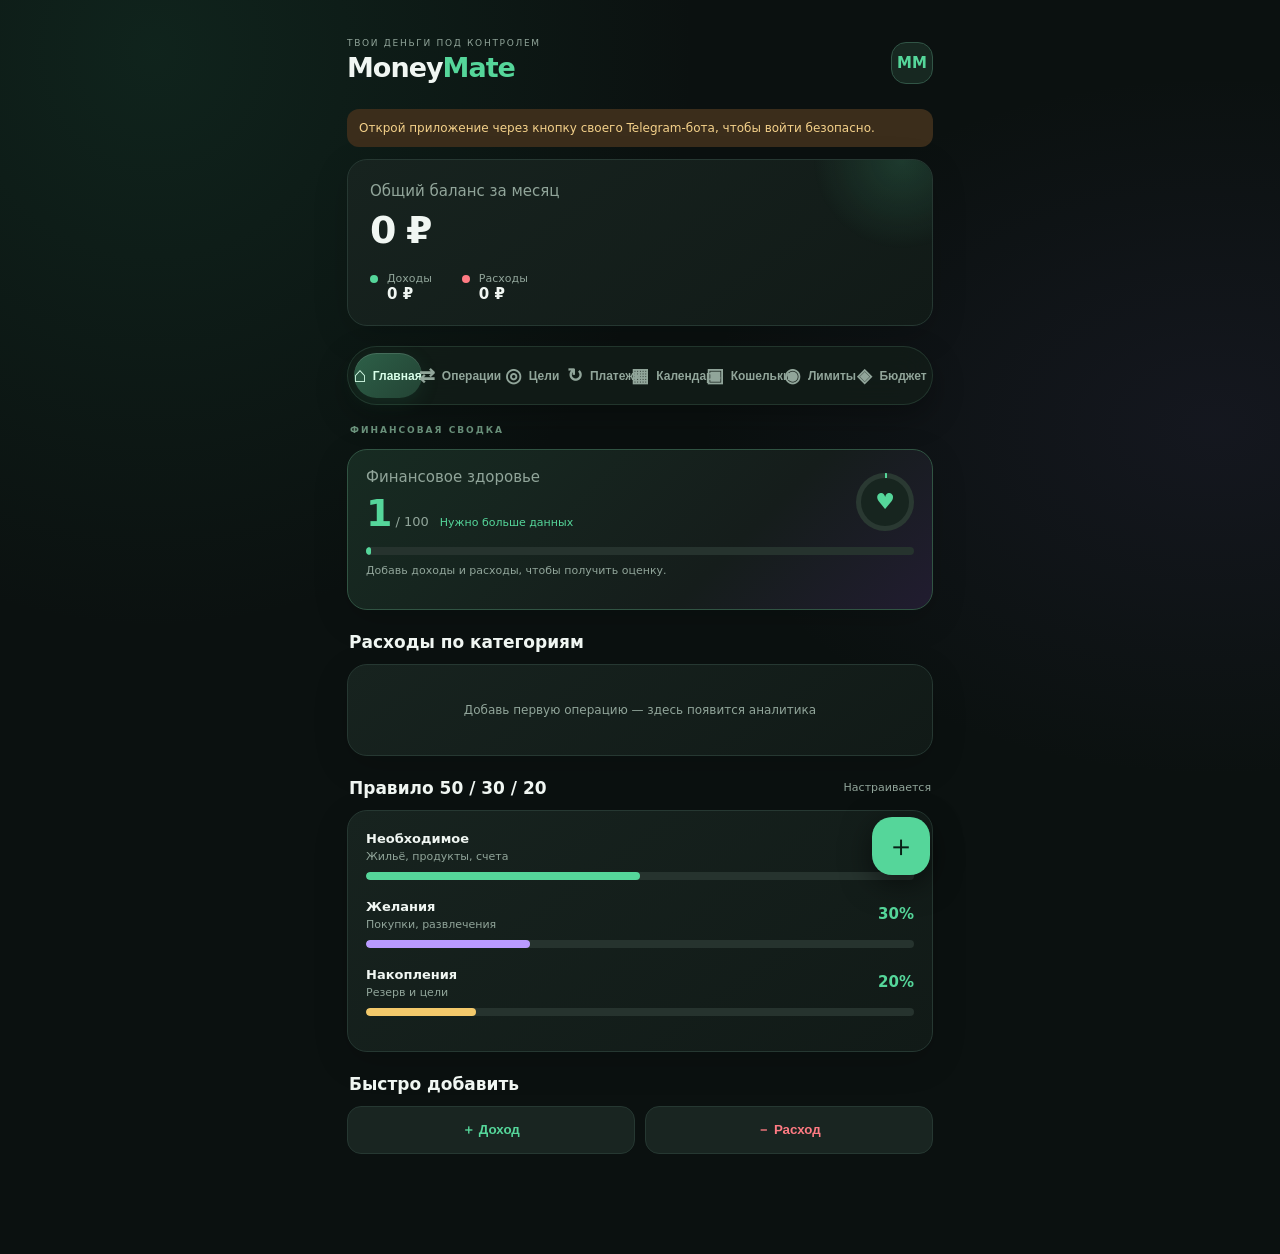
==== static/index.html @ eb241e74 "Add files via upload" ====
<!doctype html>
<html lang="ru"><head><meta charset="utf-8"><meta name="viewport" content="width=device-width,initial-scale=1,viewport-fit=cover"><meta name="theme-color" content="#0b1110"><title>MoneyMate</title><link rel="stylesheet" href="/static/style.css"></head>
<body><div class="app">
<header><div><div class="eyebrow">ТВОИ ДЕНЬГИ ПОД КОНТРОЛЕМ</div><h1>Money<span>Mate</span></h1></div><div class="avatar">MM</div></header>
<div id="notice" class="notice hidden"></div>
<section class="hero card"><div class="muted">Общий баланс за месяц</div><div id="balance" class="balance">0 ₽</div><div class="stats"><div><span class="dot green"></span><small>Доходы</small><b id="income">0 ₽</b></div><div><span class="dot red"></span><small>Расходы</small><b id="expense">0 ₽</b></div></div></section>
<nav class="tabs pill-nav" aria-label="Основное меню">
<button class="tab active" data-tab="home"><span class="nav-ico">⌂</span><span>Главная</span></button>
<button class="tab" data-tab="history"><span class="nav-ico">⇄</span><span>Операции</span></button>
<button class="tab" data-tab="goals"><span class="nav-ico">◎</span><span>Цели</span></button>
<button class="tab" data-tab="payments"><span class="nav-ico">↻</span><span>Платежи</span></button>
<button class="tab" data-tab="calendar"><span class="nav-ico">▦</span><span>Календарь</span></button>
<button class="tab" data-tab="wallets"><span class="nav-ico">▣</span><span>Кошельки</span></button>
<button class="tab" data-tab="limits"><span class="nav-ico">◉</span><span>Лимиты</span></button>
<button class="tab" data-tab="settings"><span class="nav-ico">◈</span><span>Бюджет</span></button>
</nav>
<main>
<section id="home" class="panel active"><div class="section-kicker">ФИНАНСОВАЯ СВОДКА</div>
<div class="health-card card"><div class="health-top"><div><div class="muted">Финансовое здоровье</div><div class="health-score"><b id="healthScore">1</b><span>/ 100</span><em id="healthLabel">Нужно больше данных</em></div></div><div class="health-ring" id="healthRing"><span>♥</span></div></div><div class="track"><i id="healthBar" style="width:1%"></i></div><div id="healthHint" class="muted health-hint">Добавь доходы и расходы, чтобы получить оценку.</div><div class="health-parts" id="healthParts"></div></div>
<div class="section-head"><h2>Расходы по категориям</h2><span id="monthLabel" class="muted"></span></div><div class="card"><div id="categoryChart" class="bars empty">Добавь первую операцию — здесь появится аналитика</div></div>
<div class="section-head"><h2>Правило 50 / 30 / 20</h2><span class="muted">Настраивается</span></div><div class="card budget"><div class="budget-row"><div><b>Необходимое</b><small>Жильё, продукты, счета</small></div><strong id="needsPct">50%</strong></div><div class="track"><i id="needsBar" style="width:50%"></i></div><div class="budget-row"><div><b>Желания</b><small>Покупки, развлечения</small></div><strong id="wantsPct">30%</strong></div><div class="track"><i id="wantsBar" class="purple" style="width:30%"></i></div><div class="budget-row"><div><b>Накопления</b><small>Резерв и цели</small></div><strong id="savingsPct">20%</strong></div><div class="track"><i id="savingsBar" class="gold" style="width:20%"></i></div></div>
<div class="section-head"><h2>Быстро добавить</h2></div><div class="quick"><button class="action income-action" id="quickIncome">＋ Доход</button><button class="action expense-action" id="quickExpense">－ Расход</button></div>
</section>
<section id="history" class="panel"><div class="section-kicker">ВСЕ ДВИЖЕНИЯ ДЕНЕГ</div><div class="section-head"><h2>История операций</h2><span class="muted">Последние 300</span></div><div id="transactions" class="stack"><div class="empty card">Операций пока нет</div></div></section>
<section id="goals" class="panel"><div class="section-kicker">ТВОИ ПЛАНЫ И МЕЧТЫ</div><div class="section-head"><h2>Финансовые цели</h2><button class="small-btn" id="newGoal">＋ Создать</button></div><div id="goalsList" class="stack"><div class="empty card">Создай первую цель накоплений</div></div></section>
<section id="payments" class="panel"><div class="section-kicker">АВТОМАТИЗИРУЙ СВОИ ФИНАНСЫ</div><div class="section-head"><h2>Регулярные платежи</h2><button class="small-btn" id="newRecurring">＋ Добавить</button></div><p class="muted recurring-note">Наступившие операции автоматически попадут в историю при открытии приложения. Ближайшие даты будут показаны здесь.</p><div id="recurringList" class="stack"><div class="empty card">Регулярных платежей пока нет</div></div></section>
<section id="calendar" class="panel"><div class="section-kicker">ПЛАНИРУЙ ДЕНЬГИ</div><div class="section-head"><h2>Финансовый календарь</h2></div><label class="card form">Месяц<input id="calendarMonth" type="month"></label><div id="calendarEvents" class="stack"></div></section>
<section id="wallets" class="panel"><div class="section-kicker">ТВОИ СЧЕТА</div><div class="section-head"><h2>Кошельки</h2><button class="small-btn" id="addWallet">＋ Добавить</button></div><div id="walletList" class="stack"></div><button class="primary" id="exportData">Экспортировать резервную копию JSON</button><p class="muted">Файл содержит твои финансовые данные. Храни его в безопасном месте.</p></section>
<section id="limits" class="panel"><div class="section-kicker">КОНТРОЛИРУЙ РАСХОДЫ</div><div class="section-head"><h2>Лимиты на месяц</h2><button class="small-btn" id="addLimit">＋ Лимит</button></div><div id="limitList" class="stack"></div></section>
<section id="settings" class="panel"><div class="section-kicker">ПРАВИЛА ТВОЕГО БЮДЖЕТА</div><div class="section-head"><h2>Настройки бюджета</h2></div><form id="settingsForm" class="card form"><label>Валюта<input id="currency" value="RUB · Российский рубль" disabled></label><label>Необходимое, %<input id="needs" type="number" min="0" max="100" value="50"></label><label>Желания, %<input id="wants" type="number" min="0" max="100" value="30"></label><label>Накопления, %<input id="savings" type="number" min="0" max="100" value="20"></label><p class="muted" id="percentHint">Сумма должна быть равна 100%.</p><button class="primary" type="submit">Сохранить бюджет</button></form></section>
</main>
<button class="fab" id="addFab" aria-label="Добавить операцию">＋</button>
<div id="txModal" class="modal hidden"><form id="txForm" class="sheet"><div class="sheet-top"><h2 id="txTitle">Новая операция</h2><button type="button" class="close" data-close="txModal">×</button></div><div class="seg"><button type="button" class="selected" data-kind="expense">Расход</button><button type="button" data-kind="income">Доход</button></div><label>Сумма<input id="amount" type="number" min="0.01" step="0.01" placeholder="0,00" required></label><label>Категория<select id="category"><option>Продукты</option><option>Жильё</option><option>Транспорт</option><option>Здоровье</option><option>Покупки</option><option>Развлечения</option><option>Подписки</option><option>Зарплата</option><option>Фриланс</option><option>Подарок</option><option>Другое</option></select></label><label>Комментарий<input id="note" maxlength="160" placeholder="Необязательно"></label><label>Дата<input id="date" type="date" required></label><button class="primary" type="submit">Сохранить операцию</button></form></div>
<div id="goalModal" class="modal hidden"><form id="goalForm" class="sheet"><div class="sheet-top"><h2>Новая цель</h2><button type="button" class="close" data-close="goalModal">×</button></div><label>Название<input id="goalTitle" placeholder="Например, отпуск" required maxlength="60"></label><label>Сколько нужно<input id="goalTarget" type="number" min="0.01" step="0.01" required></label><label>Уже накоплено<input id="goalSaved" type="number" min="0" step="0.01" value="0"></label><label>Желаемая дата<input id="goalDeadline" type="date"></label><button class="primary" type="submit">Создать цель</button></form></div>
<div id="recurringModal" class="modal hidden"><form id="recurringForm" class="sheet"><div class="sheet-top"><h2>Новый регулярный платёж</h2><button type="button" class="close" data-close="recurringModal">×</button></div><div class="seg"><button type="button" class="selected" data-rkind="expense">Расход</button><button type="button" data-rkind="income">Доход</button></div><input id="recurringKind" type="hidden" value="expense"><label>Сумма, ₽<input id="recurringAmount" type="number" min="0.01" step="0.01" required placeholder="Например, 1500"></label><label>Категория<input id="recurringCategory" maxlength="40" required placeholder="Например, Интернет"></label><label>Комментарий<input id="recurringNote" maxlength="160" placeholder="Необязательно"></label><label>Период<select id="recurringFrequency"><option value="monthly">Каждый месяц</option><option value="weekly">Каждую неделю</option><option value="yearly">Каждый год</option></select></label><label>Ближайшая дата<input id="recurringDate" type="date" required></label><button class="primary" type="submit">Сохранить платёж</button></form></div>
<div id="contributeModal" class="modal hidden"><form id="contributeForm" class="sheet"><div class="sheet-top"><h2>Пополнить цель</h2><button type="button" class="close" data-close="contributeModal">×</button></div><input id="contributeId" type="hidden"><label>Сумма<input id="contributeAmount" type="number" min="0.01" step="0.01" required></label><button class="primary" type="submit">Добавить накопление</button></form></div>
</div><script src="https://telegram.org/js/telegram-web-app.js"></script><script src="/static/app.js"></script></body></html>
---- static/style.css ----
:root{color-scheme:dark;--bg:#0b1110;--panel:#131d1a;--panel2:#192521;--line:#263832;--text:#f0f6f2;--muted:#91a59a;--green:#55d69a;--red:#ff7b83;--purple:#b99aff;--gold:#f3c96b}*{box-sizing:border-box}body{margin:0;background:radial-gradient(ellipse at 85% 0%,#18352b 0,transparent 38%),var(--bg);color:var(--text);font:15px Inter,system-ui,-apple-system,sans-serif}.app{max-width:620px;margin:auto;padding:22px 17px 100px}header{display:flex;justify-content:space-between;align-items:center;margin:8px 0 22px}.eyebrow{font-size:9px;letter-spacing:1.7px;color:var(--muted)}h1{font-size:27px;margin:4px 0;font-weight:800;letter-spacing:-1px}h1 span{color:var(--green)}.avatar{width:42px;height:42px;border:1px solid #315546;border-radius:15px;display:grid;place-items:center;color:var(--green);font-weight:800;background:#172821}.card{background:linear-gradient(145deg,#17231f,#111a17);border:1px solid var(--line);border-radius:20px;padding:18px;margin-bottom:14px}.muted,small{color:var(--muted)}.hero{padding:22px}.balance{font-size:38px;font-weight:800;letter-spacing:-1.8px;margin:8px 0 20px}.stats{display:flex;gap:30px}.stats div{display:grid;grid-template-columns:10px auto;column-gap:7px;align-items:center}.stats small{font-size:11px}.stats b{grid-column:2;font-size:15px}.dot{width:8px;height:8px;border-radius:50%}.green{background:var(--green)}.red{background:var(--red)}.tabs{display:flex;gap:5px;padding:5px;background:#111a17;border:1px solid var(--line);border-radius:14px;margin:20px 0}.tab{flex:1;border:0;background:none;color:var(--muted);padding:11px 4px;border-radius:10px;font-weight:650;font-size:12px}.tab.active{background:#263b32;color:var(--green)}.panel{display:none}.panel.active{display:block}.section-head{display:flex;align-items:center;justify-content:space-between;margin:22px 2px 12px}h2{font-size:17px;margin:0}.section-head .muted{font-size:11px}.bars{display:grid;gap:13px}.barline{display:grid;grid-template-columns:90px 1fr 70px;gap:8px;align-items:center;font-size:12px}.barline .track{margin:0}.barline strong{text-align:right}.track{height:8px;background:#26332e;border-radius:99px;overflow:hidden;margin:9px 0 17px}.track i{display:block;height:100%;background:var(--green);border-radius:99px}.track i.purple{background:var(--purple)}.track i.gold{background:var(--gold)}.budget-row{display:flex;justify-content:space-between;align-items:center}.budget-row b{font-size:13px}.budget-row small{display:block;font-size:11px;margin-top:3px}.budget-row strong{color:var(--green)}.quick{display:grid;grid-template-columns:1fr 1fr;gap:10px}.action,.small-btn{border:1px solid var(--line);padding:14px;border-radius:14px;font-weight:700;background:var(--panel2);color:var(--text)}.income-action{color:var(--green)}.expense-action{color:var(--red)}.stack{display:grid;gap:9px}.tx{display:flex;align-items:center;gap:12px;background:var(--panel);border:1px solid var(--line);border-radius:15px;padding:13px}.tx-icon{width:39px;height:39px;border-radius:13px;display:grid;place-items:center;background:#20382d;color:var(--green);font-size:18px}.tx-icon.out{background:#3a2428;color:var(--red)}.tx-main{flex:1;min-width:0}.tx-main b{display:block;font-size:13px}.tx-main small{font-size:11px}.tx-amount{font-weight:750;font-size:13px}.tx-amount.out{color:var(--red)}.delete{border:0;background:none;color:var(--muted);font-size:18px;padding:4px}.goal{background:var(--panel);border:1px solid var(--line);border-radius:16px;padding:15px}.goal-top{display:flex;justify-content:space-between;gap:10px}.goal h3{margin:0;font-size:14px}.goal p{margin:5px 0;color:var(--muted);font-size:11px}.goal .track{height:9px;margin:13px 0 8px}.goal-foot{display:flex;justify-content:space-between;align-items:center;font-size:12px}.goal-actions{display:flex;gap:7px}.small-btn{padding:8px 10px;font-size:11px}.form{display:grid;gap:13px}label{display:grid;gap:7px;font-size:12px;color:var(--muted)}input,select{width:100%;padding:13px;border:1px solid var(--line);border-radius:12px;background:#0d1512;color:var(--text);font:inherit;outline:none}input:focus,select:focus{border-color:var(--green)}.primary{border:0;background:var(--green);color:#092016;padding:14px;border-radius:13px;font-weight:800;font-size:14px}.fab{position:fixed;right:max(22px,calc((100vw - 580px)/2));bottom:25px;width:58px;height:58px;border:0;border-radius:20px;background:var(--green);color:#092016;font-size:30px;box-shadow:0 8px 30px #0008}.modal{position:fixed;inset:0;background:#000a;display:flex;align-items:flex-end;justify-content:center;z-index:5;padding:14px}.modal.hidden,.hidden{display:none}.sheet{width:min(100%,590px);background:#14201b;border:1px solid var(--line);border-radius:23px;padding:20px;display:grid;gap:14px;max-height:92vh;overflow:auto}.sheet-top{display:flex;justify-content:space-between;align-items:center}.close{border:0;background:none;color:var(--muted);font-size:28px}.seg{display:grid;grid-template-columns:1fr 1fr;background:#0b1410;border-radius:12px;padding:4px}.seg button{border:0;background:none;color:var(--muted);padding:10px;border-radius:9px}.seg button.selected{background:#2a3b32;color:var(--green);font-weight:700}.notice{background:#3b2d1b;color:#f4d18a;padding:12px;border-radius:12px;margin-bottom:12px;font-size:12px}.empty{color:var(--muted);font-size:12px;text-align:center;padding:20px}.small-btn{cursor:pointer}.notice a{color:inherit}button{cursor:pointer}button:active{transform:scale(.98)}@media(min-width:600px){.app{padding-top:30px}.modal{align-items:center}.sheet{border-radius:23px}}

/* MoneyMate motion + floating oval navigation */
html{scroll-behavior:smooth}
body{background:
 radial-gradient(ellipse at 12% 4%,rgba(34,110,78,.20),transparent 34%),
 radial-gradient(ellipse at 95% 34%,rgba(83,63,130,.13),transparent 30%),var(--bg)}
.card,.goal,.tx{box-shadow:0 10px 35px rgba(0,0,0,.16);transition:transform .28s ease,border-color .28s ease,box-shadow .28s ease}
.card:hover,.goal:hover,.tx:hover{transform:translateY(-2px);border-color:#3a5a4b;box-shadow:0 15px 38px rgba(0,0,0,.24)}
.hero{position:relative;overflow:hidden;animation:rise .65s cubic-bezier(.2,.8,.2,1) both}
.hero:after{content:"";position:absolute;width:180px;height:180px;border-radius:50%;right:-60px;top:-90px;background:radial-gradient(circle,rgba(85,214,154,.16),transparent 70%);pointer-events:none}
.balance{animation:countIn .7s ease both}
.pill-nav{position:sticky;top:10px;z-index:4;border-radius:999px;padding:6px;background:rgba(18,28,24,.86);backdrop-filter:blur(18px);box-shadow:0 12px 32px rgba(0,0,0,.3);border:1px solid rgba(87,130,108,.26);gap:4px}
.pill-nav .tab{display:flex;align-items:center;justify-content:center;gap:7px;border-radius:999px;min-height:45px;transition:all .25s cubic-bezier(.2,.8,.2,1);white-space:nowrap}
.pill-nav .tab.active{background:linear-gradient(135deg,#2d6048,#234334);color:#d9ffea;box-shadow:inset 0 1px rgba(255,255,255,.12),0 5px 18px rgba(37,130,85,.18)}
.nav-ico{font-size:19px;line-height:1;display:inline-block;transition:transform .25s ease}
.pill-nav .tab.active .nav-ico{transform:scale(1.12) translateY(-1px)}
.section-kicker{font-size:9px;letter-spacing:2px;color:#6f9881;font-weight:800;margin:7px 3px 14px;animation:fade .45s ease both}
.panel.active{animation:panelIn .35s ease both}
.panel.active .section-head{animation:fade .45s ease both}
.track i{transition:width .8s cubic-bezier(.2,.8,.2,1)}
.fab{transition:transform .25s ease,box-shadow .25s ease;animation:fabPulse 3s ease-in-out infinite}
.fab:hover{transform:rotate(90deg) scale(1.06);box-shadow:0 10px 35px rgba(85,214,154,.3)}
.primary,.action,.small-btn{transition:transform .2s ease,filter .2s ease,box-shadow .2s ease}
.primary:hover{filter:brightness(1.08);box-shadow:0 8px 24px rgba(85,214,154,.18)}
.modal:not(.hidden){animation:fade .2s ease both}
.modal:not(.hidden) .sheet{animation:sheetUp .35s cubic-bezier(.2,.8,.2,1) both}
.tx,.goal{animation:fade .35s ease both}
@keyframes rise{from{opacity:0;transform:translateY(16px)}to{opacity:1;transform:translateY(0)}}
@keyframes panelIn{from{opacity:0;transform:translateY(8px)}to{opacity:1;transform:translateY(0)}}
@keyframes fade{from{opacity:0}to{opacity:1}}
@keyframes countIn{from{opacity:.35;transform:translateY(7px)}to{opacity:1;transform:translateY(0)}}
@keyframes sheetUp{from{opacity:0;transform:translateY(35px)}to{opacity:1;transform:translateY(0)}}
@keyframes fabPulse{0%,100%{box-shadow:0 8px 30px #0008}50%{box-shadow:0 8px 32px rgba(85,214,154,.22)}}
@media(max-width:390px){.pill-nav .tab{gap:3px;font-size:10px;padding:9px 3px}.nav-ico{font-size:17px}.app{padding-left:12px;padding-right:12px}}
@media(prefers-reduced-motion:reduce){*,*::before,*::after{animation-duration:.01ms!important;animation-iteration-count:1!important;scroll-behavior:auto!important;transition-duration:.01ms!important}}

/* Financial health and recurring payments */
.health-card{background:linear-gradient(135deg,#172b22,#151d1b 65%,#211c30);border-color:#315443}
.health-top{display:flex;align-items:center;justify-content:space-between;gap:12px}
.health-score{display:flex;align-items:baseline;gap:5px;margin-top:5px}
.health-score b{font-size:38px;letter-spacing:-2px;color:var(--green)}
.health-score span{color:var(--muted);font-size:13px}
.health-score em{font-style:normal;font-size:11px;color:var(--green);margin-left:6px}
.health-ring{--score:1;width:58px;height:58px;border-radius:50%;display:grid;place-items:center;background:conic-gradient(var(--green) calc(var(--score)*1%),#2a3932 0);position:relative;color:var(--green);font-size:22px}
.health-ring:before{content:"";position:absolute;inset:5px;border-radius:50%;background:#17251f}
.health-ring span{position:relative}
.health-card .track{margin:12px 0 8px}
.health-hint{font-size:11px;line-height:1.45}
.health-parts{display:flex;gap:7px;flex-wrap:wrap;margin-top:12px}
.health-parts span{background:#0e1914;border:1px solid #2a4034;border-radius:9px;padding:6px 8px;color:var(--muted);font-size:10px}
.health-parts b{color:var(--green);margin-left:3px}
.recurring-note{font-size:11px;line-height:1.5;margin:-3px 2px 13px}
.recurring-item{display:flex;align-items:center;gap:10px;background:var(--panel);border:1px solid var(--line);border-radius:16px;padding:12px}
.recurring-item .tx-main b{font-size:12px}
.recurring-item .tx-main small{display:block;font-size:10px;line-height:1.5}
.recurring-actions{display:flex;flex-direction:column;align-items:center;gap:3px}
.status-on{color:var(--green)!important}.status-off{color:var(--red)!important}
.pill-nav .tab{min-width:0}
@media(max-width:430px){.pill-nav .tab{flex-direction:column;gap:3px;padding:7px 2px;font-size:9px}.nav-ico{font-size:16px}.recurring-item{gap:7px;padding:10px}.recurring-actions .small-btn{padding:7px 6px;font-size:9px}}
/* MoneyMate 4.0 additions */
#calendarMonth{width:100%;margin-top:8px;background:#111c19;color:#f2f7f4;border:1px solid #263a32;border-radius:14px;padding:12px}
#exportData{margin-top:16px;width:100%}
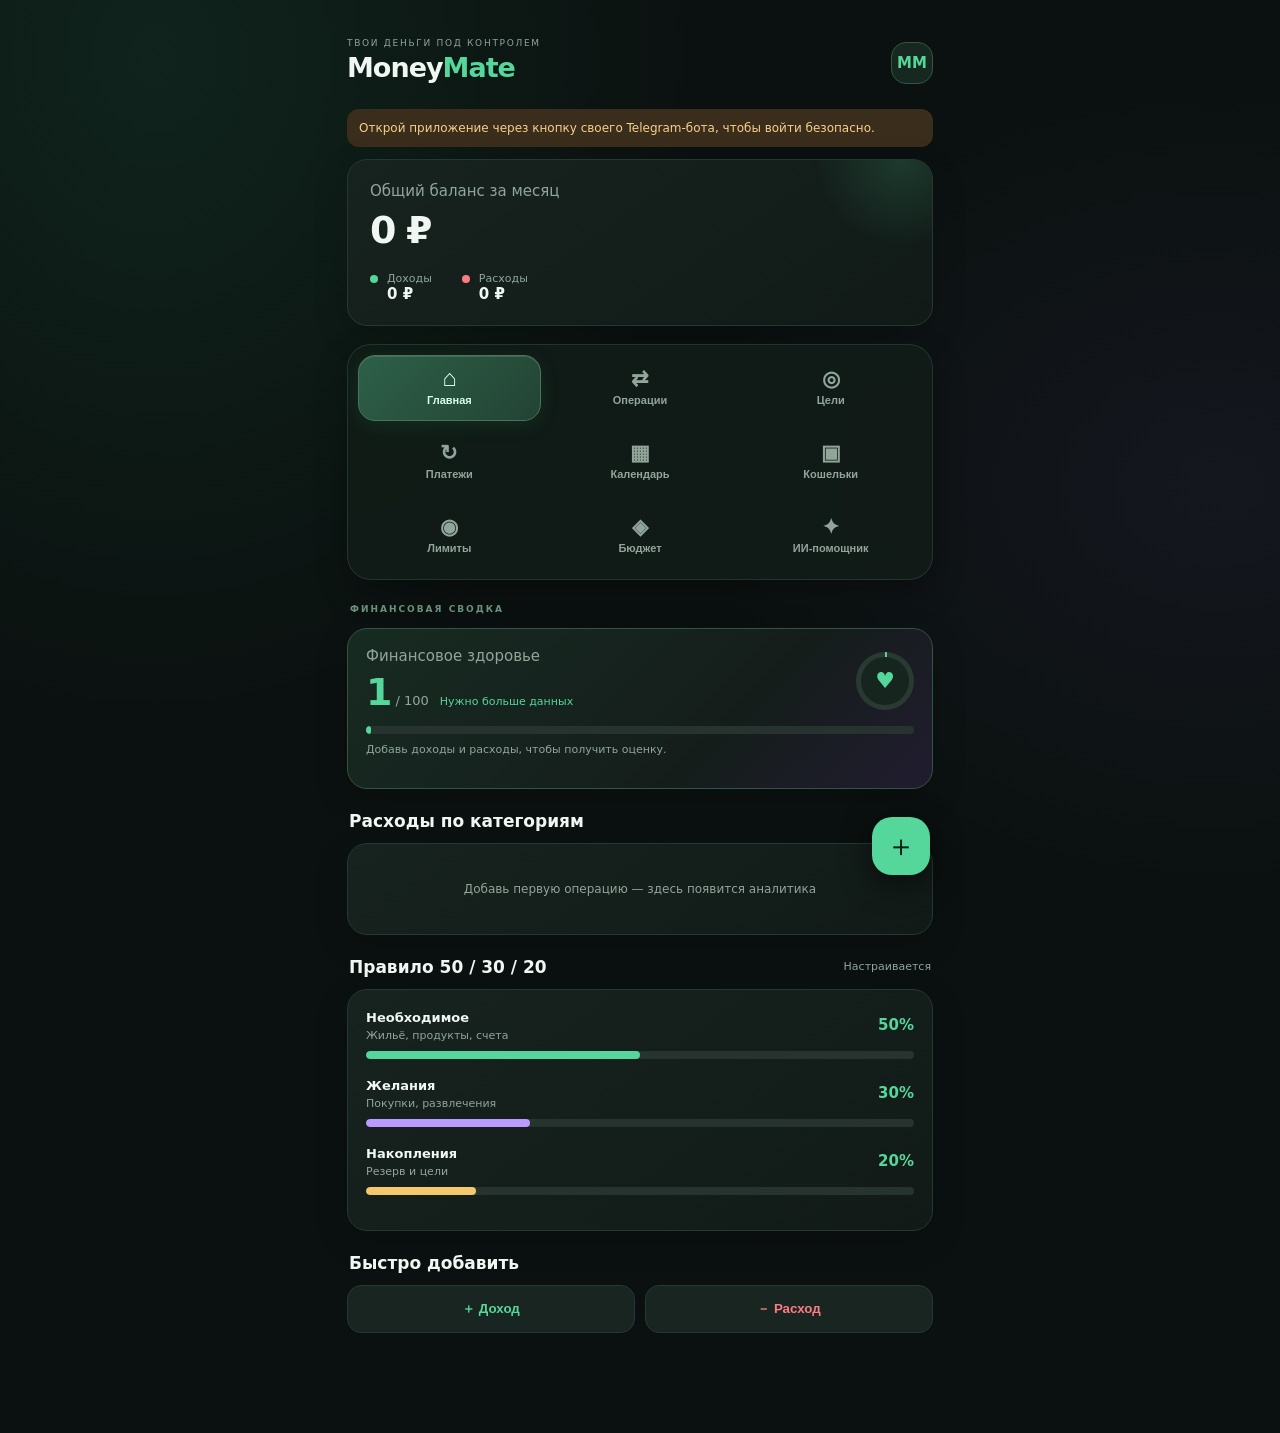
==== commit 7db8a435: "Add files via upload" ====
--- a/static/index.html
+++ b/static/index.html
@@ -13,6 +13,7 @@
 <button class="tab" data-tab="wallets"><span class="nav-ico">▣</span><span>Кошельки</span></button>
 <button class="tab" data-tab="limits"><span class="nav-ico">◉</span><span>Лимиты</span></button>
 <button class="tab" data-tab="settings"><span class="nav-ico">◈</span><span>Бюджет</span></button>
+<button class="tab" data-tab="assistant"><span class="nav-ico">✦</span><span>ИИ-помощник</span></button>
 </nav>
 <main>
 <section id="home" class="panel active"><div class="section-kicker">ФИНАНСОВАЯ СВОДКА</div>
@@ -27,6 +28,7 @@
 <section id="calendar" class="panel"><div class="section-kicker">ПЛАНИРУЙ ДЕНЬГИ</div><div class="section-head"><h2>Финансовый календарь</h2></div><label class="card form">Месяц<input id="calendarMonth" type="month"></label><div id="calendarEvents" class="stack"></div></section>
 <section id="wallets" class="panel"><div class="section-kicker">ТВОИ СЧЕТА</div><div class="section-head"><h2>Кошельки</h2><button class="small-btn" id="addWallet">＋ Добавить</button></div><div id="walletList" class="stack"></div><button class="primary" id="exportData">Экспортировать резервную копию JSON</button><p class="muted">Файл содержит твои финансовые данные. Храни его в безопасном месте.</p></section>
 <section id="limits" class="panel"><div class="section-kicker">КОНТРОЛИРУЙ РАСХОДЫ</div><div class="section-head"><h2>Лимиты на месяц</h2><button class="small-btn" id="addLimit">＋ Лимит</button></div><div id="limitList" class="stack"></div></section>
+<section id="assistant" class="panel"><div class="section-kicker">ТВОЙ ЛИЧНЫЙ ФИНАНСОВЫЙ ПОМОЩНИК</div><div class="section-head"><h2>MoneyMate AI</h2><span class="muted">На основе твоих данных</span></div><div class="card ai-intro"><div class="ai-orb">✦</div><div><b>Спроси о своих финансах</b><p class="muted">Например: «Сколько я могу потратить до конца месяца?» или «Как сократить расходы?»</p></div></div><div id="aiAnswer" class="card ai-answer">Привет! Я помогу разобраться с бюджетом, расходами и накоплениями. Задай вопрос ниже.</div><form id="aiForm" class="card ai-form"><label for="aiQuestion">Твой вопрос</label><textarea id="aiQuestion" rows="3" maxlength="1200" placeholder="Например, как мне накопить 50 000 ₽ за полгода?" required></textarea><button class="primary" type="submit">Спросить ИИ ✦</button></form><p class="muted ai-note">ИИ даёт общие подсказки по твоим данным, а не профессиональную финансовую рекомендацию. Для работы нужен OPENAI_API_KEY в настройках Render.</p></section>
 <section id="settings" class="panel"><div class="section-kicker">ПРАВИЛА ТВОЕГО БЮДЖЕТА</div><div class="section-head"><h2>Настройки бюджета</h2></div><form id="settingsForm" class="card form"><label>Валюта<input id="currency" value="RUB · Российский рубль" disabled></label><label>Необходимое, %<input id="needs" type="number" min="0" max="100" value="50"></label><label>Желания, %<input id="wants" type="number" min="0" max="100" value="30"></label><label>Накопления, %<input id="savings" type="number" min="0" max="100" value="20"></label><p class="muted" id="percentHint">Сумма должна быть равна 100%.</p><button class="primary" type="submit">Сохранить бюджет</button></form></section>
 </main>
 <button class="fab" id="addFab" aria-label="Добавить операцию">＋</button>
--- a/static/style.css
+++ b/static/style.css
@@ -61,3 +61,26 @@
 /* MoneyMate 4.0 additions */
 #calendarMonth{width:100%;margin-top:8px;background:#111c19;color:#f2f7f4;border:1px solid #263a32;border-radius:14px;padding:12px}
 #exportData{margin-top:16px;width:100%}
+
+
+/* v4.1: clearer navigation, contained calendar, AI assistant */
+.pill-nav{position:relative;top:auto;display:grid;grid-template-columns:repeat(3,minmax(0,1fr));gap:8px;padding:10px;border-radius:24px;margin:18px 0 24px;overflow:visible}
+.pill-nav .tab{min-width:0;min-height:66px;display:flex;flex-direction:column;gap:5px;padding:9px 5px;border:1px solid transparent;border-radius:17px;font-size:11px;line-height:1.2;white-space:normal;overflow-wrap:anywhere}
+.pill-nav .tab.active{border-color:#47745c}
+.pill-nav .nav-ico{font-size:21px}
+.panel{min-width:0;width:100%}
+#calendarEvents{min-width:0;width:100%;overflow:hidden;gap:10px}
+#calendarEvents .tx{min-width:0;width:100%;gap:9px;padding:11px}
+#calendarEvents .tx-main{min-width:0;overflow-wrap:anywhere}
+#calendarEvents .tx-amount{flex:0 1 auto;min-width:0;max-width:42%;text-align:right;overflow-wrap:anywhere;font-size:12px}
+#calendarEvents .tx-icon{flex:0 0 36px;width:36px;height:36px}
+#calendar .form{min-width:0;overflow:hidden}
+#calendarMonth{display:block;max-width:100%;min-width:0;min-height:46px;box-sizing:border-box}
+.ai-intro{display:flex;align-items:center;gap:14px;margin-bottom:12px}
+.ai-intro p{font-size:12px;line-height:1.5;margin:5px 0 0}
+.ai-orb{flex:0 0 48px;width:48px;height:48px;border-radius:17px;display:grid;place-items:center;background:linear-gradient(135deg,#285b43,#59427c);font-size:25px;color:#dffff0}
+.ai-answer{min-height:100px;white-space:pre-wrap;line-height:1.6;font-size:13px;margin-bottom:12px;overflow-wrap:anywhere}
+.ai-form{display:grid;gap:10px}
+.ai-form textarea{width:100%;resize:vertical;min-height:88px;padding:13px;border:1px solid var(--line);border-radius:13px;background:#0d1512;color:var(--text);font:inherit;box-sizing:border-box}
+.ai-note{font-size:10px;line-height:1.5}
+@media(max-width:390px){.pill-nav{grid-template-columns:repeat(3,minmax(0,1fr));gap:6px;padding:8px}.pill-nav .tab{min-height:62px;font-size:10px;padding:8px 3px}#calendarEvents .tx{gap:7px;padding:9px}#calendarEvents .tx-amount{font-size:11px;max-width:44%}}
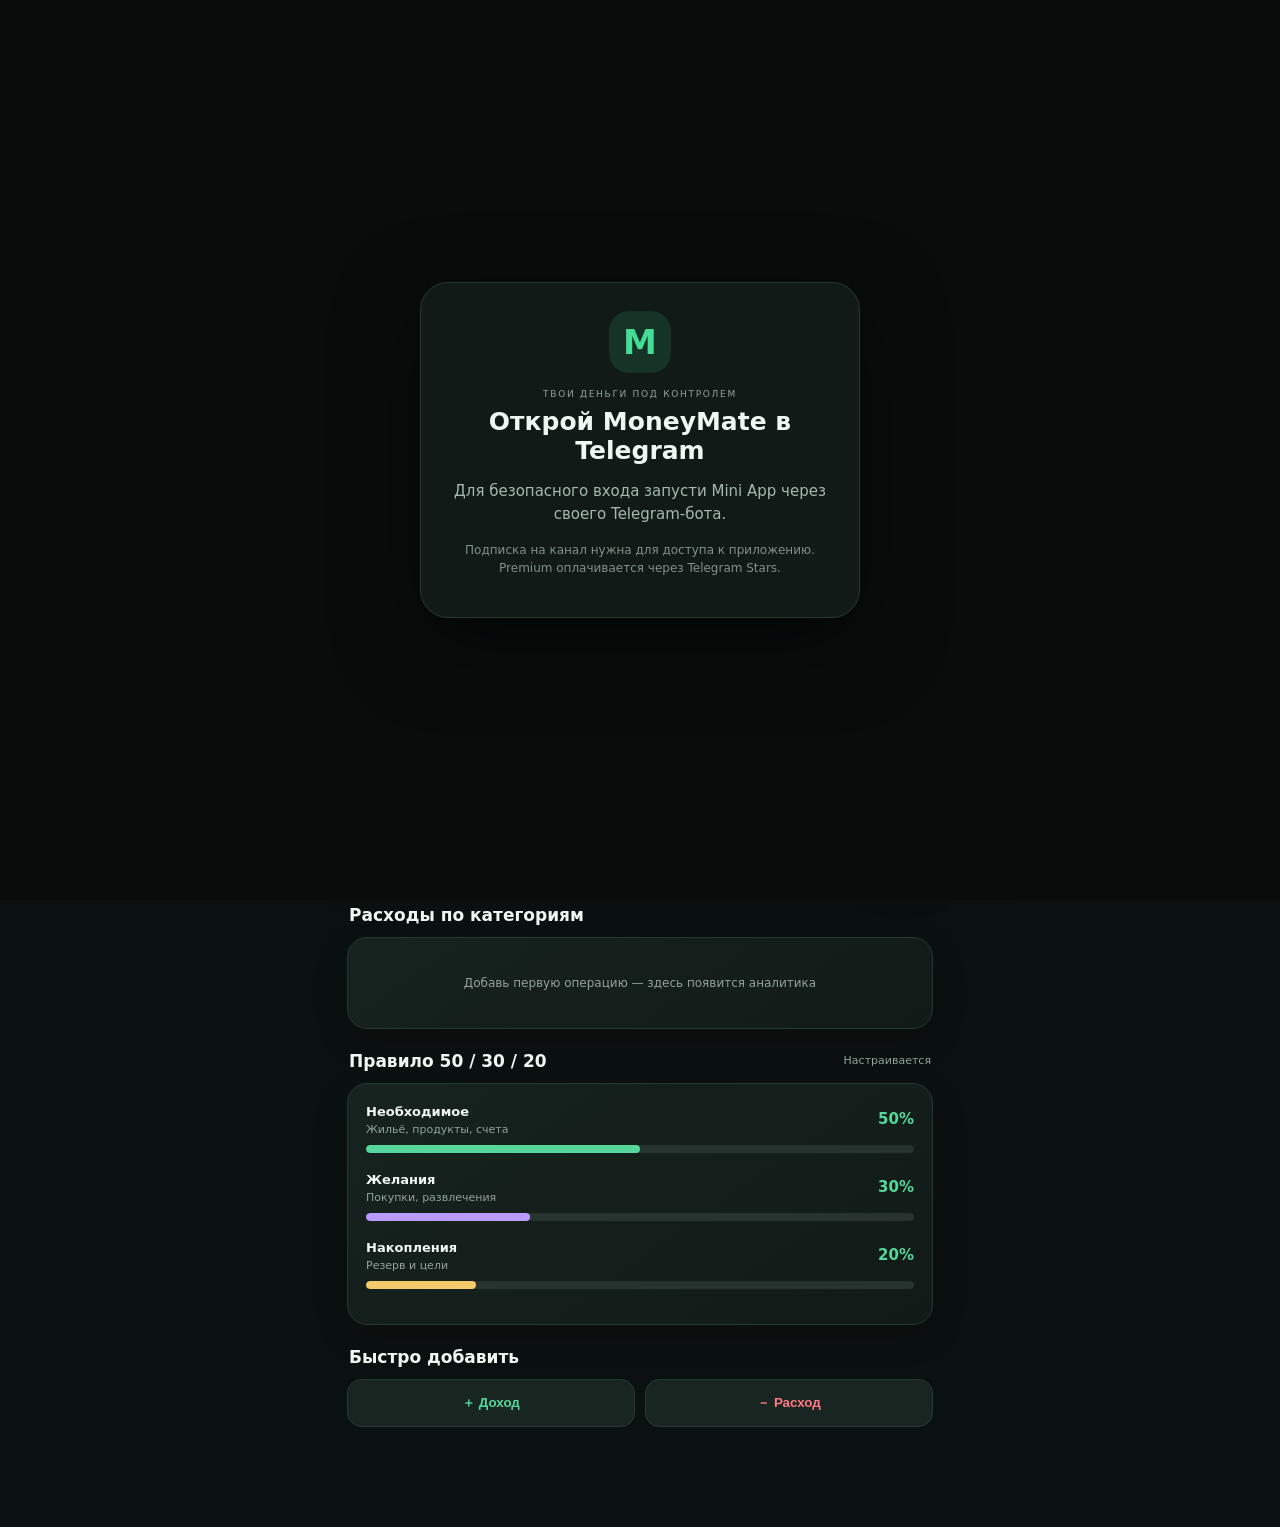
==== commit 844855f6: "Add files via upload" ====
--- a/static/index.html
+++ b/static/index.html
@@ -17,6 +17,7 @@
 </nav>
 <main>
 <section id="home" class="panel active"><div class="section-kicker">ФИНАНСОВАЯ СВОДКА</div>
+<div class="card" style="margin:12px 0 18px;padding:16px"><div class="section-head" style="margin:0"><div><b>MoneyMate Premium</b><p class="muted" id="premiumStatus" style="margin:5px 0 0">Расширенные возможности за 179 ⭐ / месяц</p></div><span style="font-size:24px">✦</span></div><button class="primary" id="premiumBuyHome" style="width:100%;margin-top:12px">Подключить Premium · 179 ⭐</button></div>
 <div class="health-card card"><div class="health-top"><div><div class="muted">Финансовое здоровье</div><div class="health-score"><b id="healthScore">1</b><span>/ 100</span><em id="healthLabel">Нужно больше данных</em></div></div><div class="health-ring" id="healthRing"><span>♥</span></div></div><div class="track"><i id="healthBar" style="width:1%"></i></div><div id="healthHint" class="muted health-hint">Добавь доходы и расходы, чтобы получить оценку.</div><div class="health-parts" id="healthParts"></div></div>
 <div class="section-head"><h2>Расходы по категориям</h2><span id="monthLabel" class="muted"></span></div><div class="card"><div id="categoryChart" class="bars empty">Добавь первую операцию — здесь появится аналитика</div></div>
 <div class="section-head"><h2>Правило 50 / 30 / 20</h2><span class="muted">Настраивается</span></div><div class="card budget"><div class="budget-row"><div><b>Необходимое</b><small>Жильё, продукты, счета</small></div><strong id="needsPct">50%</strong></div><div class="track"><i id="needsBar" style="width:50%"></i></div><div class="budget-row"><div><b>Желания</b><small>Покупки, развлечения</small></div><strong id="wantsPct">30%</strong></div><div class="track"><i id="wantsBar" class="purple" style="width:30%"></i></div><div class="budget-row"><div><b>Накопления</b><small>Резерв и цели</small></div><strong id="savingsPct">20%</strong></div><div class="track"><i id="savingsBar" class="gold" style="width:20%"></i></div></div>
@@ -28,7 +29,7 @@
 <section id="calendar" class="panel"><div class="section-kicker">ПЛАНИРУЙ ДЕНЬГИ</div><div class="section-head"><h2>Финансовый календарь</h2></div><label class="card form">Месяц<input id="calendarMonth" type="month"></label><div id="calendarEvents" class="stack"></div></section>
 <section id="wallets" class="panel"><div class="section-kicker">ТВОИ СЧЕТА</div><div class="section-head"><h2>Кошельки</h2><button class="small-btn" id="addWallet">＋ Добавить</button></div><div id="walletList" class="stack"></div><button class="primary" id="exportData">Экспортировать резервную копию JSON</button><p class="muted">Файл содержит твои финансовые данные. Храни его в безопасном месте.</p></section>
 <section id="limits" class="panel"><div class="section-kicker">КОНТРОЛИРУЙ РАСХОДЫ</div><div class="section-head"><h2>Лимиты на месяц</h2><button class="small-btn" id="addLimit">＋ Лимит</button></div><div id="limitList" class="stack"></div></section>
-<section id="assistant" class="panel"><div class="section-kicker">ТВОЙ ЛИЧНЫЙ ФИНАНСОВЫЙ ПОМОЩНИК</div><div class="section-head"><h2>MoneyMate AI</h2><span class="muted">На основе твоих данных</span></div><div class="card ai-intro"><div class="ai-orb">✦</div><div><b>Спроси о своих финансах</b><p class="muted">Например: «Сколько я могу потратить до конца месяца?» или «Как сократить расходы?»</p></div></div><div id="aiAnswer" class="card ai-answer">Привет! Я помогу разобраться с бюджетом, расходами и накоплениями. Задай вопрос ниже.</div><form id="aiForm" class="card ai-form"><label for="aiQuestion">Твой вопрос</label><textarea id="aiQuestion" rows="3" maxlength="1200" placeholder="Например, как мне накопить 50 000 ₽ за полгода?" required></textarea><button class="primary" type="submit">Спросить ИИ ✦</button></form><p class="muted ai-note">ИИ даёт общие подсказки по твоим данным, а не профессиональную финансовую рекомендацию. Для работы нужен OPENAI_API_KEY в настройках Render.</p></section>
+<section id="assistant" class="panel"><div class="section-kicker">ТВОЙ ЛИЧНЫЙ ФИНАНСОВЫЙ ПОМОЩНИК</div><div class="section-head"><h2>MoneyMate AI</h2><span class="muted">На основе твоих данных</span></div><div class="card ai-intro"><div class="ai-orb">✦</div><div><b>Спроси о своих финансах</b><p class="muted">Например: «Сколько я могу потратить до конца месяца?» или «Как сократить расходы?»</p></div></div><div id="aiAnswer" class="card ai-answer">Привет! Я помогу разобраться с бюджетом, расходами и накоплениями. Задай вопрос ниже.</div><form id="aiForm" class="card ai-form"><label for="aiQuestion">Твой вопрос</label><textarea id="aiQuestion" rows="3" maxlength="1200" placeholder="Например, как мне накопить 50 000 ₽ за полгода?" required></textarea><button class="primary" type="submit">Получить финансовый разбор ✦</button></form><p class="muted ai-note">Работает без API-ключа и интернета: анализирует данные MoneyMate по встроенным правилам. Это финансовые подсказки, а не профессиональная рекомендация.</p></section>
 <section id="settings" class="panel"><div class="section-kicker">ПРАВИЛА ТВОЕГО БЮДЖЕТА</div><div class="section-head"><h2>Настройки бюджета</h2></div><form id="settingsForm" class="card form"><label>Валюта<input id="currency" value="RUB · Российский рубль" disabled></label><label>Необходимое, %<input id="needs" type="number" min="0" max="100" value="50"></label><label>Желания, %<input id="wants" type="number" min="0" max="100" value="30"></label><label>Накопления, %<input id="savings" type="number" min="0" max="100" value="20"></label><p class="muted" id="percentHint">Сумма должна быть равна 100%.</p><button class="primary" type="submit">Сохранить бюджет</button></form></section>
 </main>
 <button class="fab" id="addFab" aria-label="Добавить операцию">＋</button>
@@ -36,4 +37,6 @@
 <div id="goalModal" class="modal hidden"><form id="goalForm" class="sheet"><div class="sheet-top"><h2>Новая цель</h2><button type="button" class="close" data-close="goalModal">×</button></div><label>Название<input id="goalTitle" placeholder="Например, отпуск" required maxlength="60"></label><label>Сколько нужно<input id="goalTarget" type="number" min="0.01" step="0.01" required></label><label>Уже накоплено<input id="goalSaved" type="number" min="0" step="0.01" value="0"></label><label>Желаемая дата<input id="goalDeadline" type="date"></label><button class="primary" type="submit">Создать цель</button></form></div>
 <div id="recurringModal" class="modal hidden"><form id="recurringForm" class="sheet"><div class="sheet-top"><h2>Новый регулярный платёж</h2><button type="button" class="close" data-close="recurringModal">×</button></div><div class="seg"><button type="button" class="selected" data-rkind="expense">Расход</button><button type="button" data-rkind="income">Доход</button></div><input id="recurringKind" type="hidden" value="expense"><label>Сумма, ₽<input id="recurringAmount" type="number" min="0.01" step="0.01" required placeholder="Например, 1500"></label><label>Категория<input id="recurringCategory" maxlength="40" required placeholder="Например, Интернет"></label><label>Комментарий<input id="recurringNote" maxlength="160" placeholder="Необязательно"></label><label>Период<select id="recurringFrequency"><option value="monthly">Каждый месяц</option><option value="weekly">Каждую неделю</option><option value="yearly">Каждый год</option></select></label><label>Ближайшая дата<input id="recurringDate" type="date" required></label><button class="primary" type="submit">Сохранить платёж</button></form></div>
 <div id="contributeModal" class="modal hidden"><form id="contributeForm" class="sheet"><div class="sheet-top"><h2>Пополнить цель</h2><button type="button" class="close" data-close="contributeModal">×</button></div><input id="contributeId" type="hidden"><label>Сумма<input id="contributeAmount" type="number" min="0.01" step="0.01" required></label><button class="primary" type="submit">Добавить накопление</button></form></div>
-</div><script src="https://telegram.org/js/telegram-web-app.js"></script><script src="/static/app.js"></script></body></html>+</div>
+<div id="accessGate" class="access-gate"><div class="access-card"><div class="access-logo">M</div><div class="eyebrow">ТВОИ ДЕНЬГИ ПОД КОНТРОЛЕМ</div><h2 id="gateTitle">Добро пожаловать в MoneyMate</h2><p id="gateText">Проверяем доступ…</p><div id="gateActions"></div><p class="access-small">Подписка на канал нужна для доступа к приложению. Premium оплачивается через Telegram Stars.</p></div></div>
+<script src="https://telegram.org/js/telegram-web-app.js"></script><script src="/static/app.js"></script></body></html>
--- a/static/style.css
+++ b/static/style.css
@@ -84,3 +84,20 @@
 .ai-form textarea{width:100%;resize:vertical;min-height:88px;padding:13px;border:1px solid var(--line);border-radius:13px;background:#0d1512;color:var(--text);font:inherit;box-sizing:border-box}
 .ai-note{font-size:10px;line-height:1.5}
 @media(max-width:390px){.pill-nav{grid-template-columns:repeat(3,minmax(0,1fr));gap:6px;padding:8px}.pill-nav .tab{min-height:62px;font-size:10px;padding:8px 3px}#calendarEvents .tx{gap:7px;padding:9px}#calendarEvents .tx-amount{font-size:11px;max-width:44%}}
+
+/* v4.3: bank-style spending donut and legend */
+.donut-layout{display:grid;grid-template-columns:minmax(120px, .9fr) minmax(0,1.4fr);gap:18px;align-items:center;padding:6px 0}
+.donut{width:min(100%,176px);aspect-ratio:1;border-radius:50%;display:grid;place-items:center;margin:auto;position:relative;box-shadow:0 8px 26px #0005}
+.donut-hole{width:65%;height:65%;border-radius:50%;background:#14201b;border:1px solid #2a3c33;display:flex;flex-direction:column;align-items:center;justify-content:center;gap:4px;text-align:center;padding:5px}
+.donut-hole b{font-size:clamp(12px,3vw,16px);line-height:1.15;overflow-wrap:anywhere}
+.donut-hole small{font-size:10px;color:var(--muted)}
+.donut-legend{display:grid;gap:10px;min-width:0}
+.legend-row{display:grid;grid-template-columns:9px minmax(0,1fr) auto;gap:7px;align-items:center;font-size:11px;min-width:0}
+.legend-row i{width:9px;height:9px;border-radius:3px}
+.legend-row span{overflow:hidden;text-overflow:ellipsis;white-space:nowrap;color:var(--muted)}
+.legend-row b{font-size:11px;white-space:nowrap}
+.legend-row small{grid-column:2/4;font-size:9px;margin-top:-5px}
+@media(max-width:360px){.donut-layout{grid-template-columns:1fr;gap:14px}.donut{width:150px}.donut-legend{grid-template-columns:1fr 1fr;gap:9px}}
+
+/* Membership and Premium access gate */
+.access-gate{position:fixed;inset:0;z-index:9999;background:#080d0c;color:#eef7f1;display:flex;align-items:center;justify-content:center;padding:24px;overflow:auto}.access-gate.hidden{display:none}.access-card{width:min(100%,440px);background:#111a17;border:1px solid #263a31;border-radius:28px;padding:28px 22px;text-align:center;box-shadow:0 24px 80px #0009}.access-logo{width:62px;height:62px;margin:0 auto 16px;border-radius:20px;background:#153326;color:#45dc95;display:grid;place-items:center;font-size:34px;font-weight:900}.access-card h2{font-size:25px;margin:8px 0}.access-card p{color:#a7b9af;line-height:1.5}.access-card .primary{width:100%;margin-top:12px}.access-card .secondary{width:100%;margin-top:10px;background:#1c2923;color:#dff7e9;border:1px solid #30483b;border-radius:14px;padding:14px;font-weight:700}.access-small{font-size:12px;color:#7f9388!important;margin-top:16px}
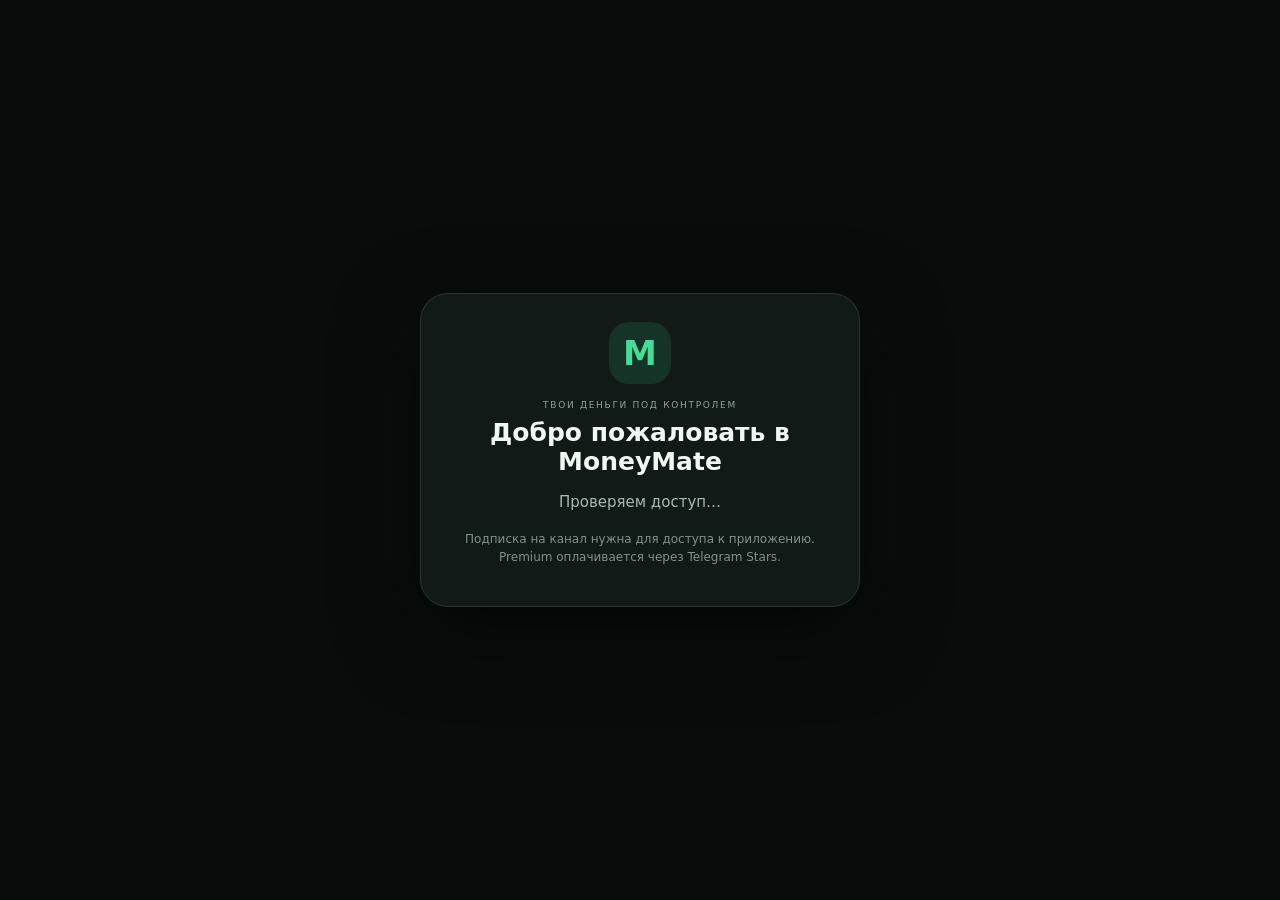
==== commit 4d3c9664: "Add files via upload" ====
--- a/static/index.html
+++ b/static/index.html
@@ -1,7 +1,33 @@
 <!doctype html>
-<html lang="ru"><head><meta charset="utf-8"><meta name="viewport" content="width=device-width,initial-scale=1,viewport-fit=cover"><meta name="theme-color" content="#0b1110"><title>MoneyMate</title><link rel="stylesheet" href="/static/style.css"></head>
-<body><div class="app">
-<header><div><div class="eyebrow">ТВОИ ДЕНЬГИ ПОД КОНТРОЛЕМ</div><h1>Money<span>Mate</span></h1></div><div class="avatar">MM</div></header>
+<html lang="ru"><head><meta charset="utf-8"><meta name="viewport" content="width=device-width,initial-scale=1,viewport-fit=cover"><meta name="theme-color" content="#0b1110"><title>MoneyMate</title><link rel="stylesheet" href="/static/style.css?v=6.1"></head>
+<body>
+<div id="authScreen" class="auth-screen">
+  <div class="auth-card">
+    <div class="auth-brand">Money<span>Mate</span></div>
+    <p class="auth-subtitle">Твои деньги под контролем</p>
+    <div class="auth-switch"><button id="showLogin" class="active">Вход</button><button id="showRegister">Регистрация</button></div>
+    <form id="loginForm" class="auth-form">
+      <label>Логин<input id="loginName" autocomplete="username" minlength="3" maxlength="24" required placeholder="Твой логин"></label>
+      <label>Пароль<input id="loginPassword" type="password" autocomplete="current-password" required placeholder="Твой пароль"></label>
+      <button class="primary" type="submit">Войти</button>
+    </form>
+    <form id="registerForm" class="auth-form hidden">
+      <label>Имя пользователя<input id="registerDisplayName" maxlength="40" required placeholder="Как к тебе обращаться"></label>
+      <label>Логин<input id="registerLogin" minlength="3" maxlength="24" pattern="[A-Za-z0-9_.-]+" required placeholder="Латиница, цифры, _ . -"></label>
+      <label>Пароль<input id="registerPassword" type="password" minlength="6" maxlength="128" autocomplete="new-password" required placeholder="Минимум 6 символов"></label>
+      <button class="primary" type="submit">Создать аккаунт</button>
+    </form>
+    <p id="authError" class="auth-error"></p>
+    <small>Аккаунт и финансовые данные сохраняются на сервере.</small>
+  </div>
+</div>
+<div class="app locked">
+<header><div><div class="eyebrow">ТВОИ ДЕНЬГИ ПОД КОНТРОЛЕМ</div><h1>Money<span>Mate</span></h1></div><button class="avatar profile-trigger" id="profileTrigger" aria-label="Открыть профиль">👤</button>
+<div class="profile-menu hidden" id="profileMenu">
+  <button id="openProfile">👤 Профиль</button>
+  <button id="openPreferences">⚙️ Настройки</button>
+  <button id="logoutButton">↪ Выйти</button>
+</div></header>
 <div id="notice" class="notice hidden"></div>
 <section class="hero card"><div class="muted">Общий баланс за месяц</div><div id="balance" class="balance">0 ₽</div><div class="stats"><div><span class="dot green"></span><small>Доходы</small><b id="income">0 ₽</b></div><div><span class="dot red"></span><small>Расходы</small><b id="expense">0 ₽</b></div></div></section>
 <nav class="tabs pill-nav" aria-label="Основное меню">
@@ -16,7 +42,7 @@
 <button class="tab" data-tab="assistant"><span class="nav-ico">✦</span><span>ИИ-помощник</span></button>
 </nav>
 <main>
-<section id="home" class="panel active"><div class="section-kicker">ФИНАНСОВАЯ СВОДКА</div>
+<section id="home" class="panel active"><div class="welcome-card"><div class="welcome-mark">M</div><div><div class="welcome-kicker">ЛИЧНЫЙ КАБИНЕТ</div><h2 id="welcomeGreeting">Здравствуйте!</h2><p>Рады видеть тебя снова в MoneyMate 💚</p></div></div><div class="section-kicker">ФИНАНСОВАЯ СВОДКА</div>
 <div class="card" style="margin:12px 0 18px;padding:16px"><div class="section-head" style="margin:0"><div><b>MoneyMate Premium</b><p class="muted" id="premiumStatus" style="margin:5px 0 0">Расширенные возможности за 179 ⭐ / месяц</p></div><span style="font-size:24px">✦</span></div><button class="primary" id="premiumBuyHome" style="width:100%;margin-top:12px">Подключить Premium · 179 ⭐</button></div>
 <div class="health-card card"><div class="health-top"><div><div class="muted">Финансовое здоровье</div><div class="health-score"><b id="healthScore">1</b><span>/ 100</span><em id="healthLabel">Нужно больше данных</em></div></div><div class="health-ring" id="healthRing"><span>♥</span></div></div><div class="track"><i id="healthBar" style="width:1%"></i></div><div id="healthHint" class="muted health-hint">Добавь доходы и расходы, чтобы получить оценку.</div><div class="health-parts" id="healthParts"></div></div>
 <div class="section-head"><h2>Расходы по категориям</h2><span id="monthLabel" class="muted"></span></div><div class="card"><div id="categoryChart" class="bars empty">Добавь первую операцию — здесь появится аналитика</div></div>
@@ -39,4 +65,33 @@
 <div id="contributeModal" class="modal hidden"><form id="contributeForm" class="sheet"><div class="sheet-top"><h2>Пополнить цель</h2><button type="button" class="close" data-close="contributeModal">×</button></div><input id="contributeId" type="hidden"><label>Сумма<input id="contributeAmount" type="number" min="0.01" step="0.01" required></label><button class="primary" type="submit">Добавить накопление</button></form></div>
 </div>
 <div id="accessGate" class="access-gate"><div class="access-card"><div class="access-logo">M</div><div class="eyebrow">ТВОИ ДЕНЬГИ ПОД КОНТРОЛЕМ</div><h2 id="gateTitle">Добро пожаловать в MoneyMate</h2><p id="gateText">Проверяем доступ…</p><div id="gateActions"></div><p class="access-small">Подписка на канал нужна для доступа к приложению. Premium оплачивается через Telegram Stars.</p></div></div>
-<script src="https://telegram.org/js/telegram-web-app.js"></script><script src="/static/app.js"></script></body></html>+<script src="https://telegram.org/js/telegram-web-app.js"></script><script src="/static/app.js?v=6.1"></script> 
+<div class="modal hidden" id="profileModal"><div class="sheet">
+  <div class="sheet-top"><h2>Мой профиль</h2><button class="close" data-close="profileModal">×</button></div>
+  <form id="profileForm" class="form">
+    <label>Имя<input id="profileName" maxlength="40" required></label>
+    <label>Логин<input id="profileLogin" disabled></label>
+    <div><label>Аватар</label><div id="avatarChoices" class="avatar-choices"></div></div>
+    <button class="primary" type="submit">Сохранить профиль</button>
+  </form>
+  <div class="divider-line"></div>
+  <h3>Изменить пароль</h3>
+  <form id="passwordForm" class="form">
+    <label>Текущий пароль<input id="currentPassword" type="password" required></label>
+    <label>Новый пароль<input id="newPassword" type="password" minlength="6" required></label>
+    <button class="primary" type="submit">Изменить пароль</button>
+  </form>
+</div></div>
+<div class="modal hidden" id="preferencesModal"><div class="sheet">
+  <div class="sheet-top"><h2>Настройки</h2><button class="close" data-close="preferencesModal">×</button></div>
+  <h3>Оформление</h3><p class="muted">Выбери тему MoneyMate</p>
+  <div id="themeChoices" class="theme-choices">
+    <button data-theme="green"><i class="theme-dot green-dot"></i>Зелёная</button>
+    <button data-theme="dark"><i class="theme-dot dark-dot"></i>Тёмная</button>
+    <button data-theme="white"><i class="theme-dot white-dot"></i>Белая</button>
+    <button data-theme="gold"><i class="theme-dot gold-dot"></i>Золотая</button>
+    <button data-theme="red-dark"><i class="theme-dot red-dot"></i>Красно-тёмная</button>
+    <button data-theme="mono"><i class="theme-dot mono-dot"></i>Чёрно-белая</button>
+  </div>
+</div></div>
+</body></html>
--- a/static/style.css
+++ b/static/style.css
@@ -101,3 +101,65 @@
 
 /* Membership and Premium access gate */
 .access-gate{position:fixed;inset:0;z-index:9999;background:#080d0c;color:#eef7f1;display:flex;align-items:center;justify-content:center;padding:24px;overflow:auto}.access-gate.hidden{display:none}.access-card{width:min(100%,440px);background:#111a17;border:1px solid #263a31;border-radius:28px;padding:28px 22px;text-align:center;box-shadow:0 24px 80px #0009}.access-logo{width:62px;height:62px;margin:0 auto 16px;border-radius:20px;background:#153326;color:#45dc95;display:grid;place-items:center;font-size:34px;font-weight:900}.access-card h2{font-size:25px;margin:8px 0}.access-card p{color:#a7b9af;line-height:1.5}.access-card .primary{width:100%;margin-top:12px}.access-card .secondary{width:100%;margin-top:10px;background:#1c2923;color:#dff7e9;border:1px solid #30483b;border-radius:14px;padding:14px;font-weight:700}.access-small{font-size:12px;color:#7f9388!important;margin-top:16px}
+
+
+/* MoneyMate 6.0 account welcome */
+.welcome-card{display:flex;align-items:center;gap:14px;padding:17px 18px;margin:4px 0 18px;border:1px solid rgba(85,214,154,.22);border-radius:22px;background:linear-gradient(135deg,rgba(85,214,154,.12),rgba(17,28,25,.92));box-shadow:0 10px 30px rgba(0,0,0,.12)}
+.welcome-mark{width:48px;height:48px;flex:0 0 48px;display:grid;place-items:center;border-radius:16px;background:#55d69a;color:#08120e;font-size:25px;font-weight:900}
+.welcome-kicker{font-size:10px;letter-spacing:1.5px;color:#70d6a5;font-weight:800;margin-bottom:4px}
+.welcome-card h2{font-size:20px;line-height:1.2;margin:0 0 5px;color:#f2fff8}
+.welcome-card p{font-size:12px;color:#9aada4;margin:0}
+
+
+/* MoneyMate 6.1 — local accounts, profile and six themes */
+body:not(.authenticated) .app{display:none}
+.auth-screen{position:fixed;inset:0;z-index:50;display:grid;place-items:center;padding:20px;background:radial-gradient(ellipse at 50% 0%,#1b4935 0,transparent 48%),#08100d}
+.auth-screen.hidden{display:none}
+.auth-card{width:min(100%,430px);padding:26px;border-radius:26px;border:1px solid #294638;background:#111c17;box-shadow:0 25px 80px #0009}
+.auth-brand{font-size:30px;font-weight:900;letter-spacing:-1px}.auth-brand span{color:#55d69a}
+.auth-subtitle{margin:5px 0 22px;color:#91a59a;font-size:13px}
+.auth-switch{display:grid;grid-template-columns:1fr 1fr;gap:6px;padding:5px;border-radius:14px;background:#0a130e;margin-bottom:18px}
+.auth-switch button{border:0;border-radius:10px;padding:11px;background:transparent;color:#91a59a;font-weight:700}
+.auth-switch button.active{background:#244333;color:#a8f2c9}
+.auth-form{display:grid;gap:14px}.auth-form label{color:#a6b9ad}
+.auth-form .primary{width:100%;margin-top:4px}
+.auth-error{min-height:18px;color:#ff858c;font-size:12px;margin:10px 0}
+.auth-card>small{display:block;text-align:center;line-height:1.5}
+.profile-trigger{border:1px solid #315546;cursor:pointer;font-size:22px}
+header{position:relative}
+.profile-menu{position:absolute;right:0;top:56px;z-index:10;width:190px;padding:7px;border:1px solid var(--line);border-radius:16px;background:var(--panel);box-shadow:0 16px 40px #0007}
+.profile-menu button{width:100%;border:0;border-radius:10px;padding:12px;text-align:left;background:transparent;color:var(--text);font-weight:650}
+.profile-menu button:hover{background:var(--panel2)}
+.profile-menu #logoutButton{color:var(--red)}
+.avatar-choices{display:grid;grid-template-columns:repeat(6,1fr);gap:8px;margin-top:9px}
+.avatar-choice{border:1px solid var(--line);background:var(--panel2);border-radius:12px;padding:9px;font-size:23px}
+.avatar-choice.selected{border-color:var(--green);box-shadow:0 0 0 2px color-mix(in srgb,var(--green) 25%,transparent)}
+.divider-line{height:1px;background:var(--line);margin:4px 0}
+.theme-choices{display:grid;grid-template-columns:1fr 1fr;gap:9px}
+.theme-choices button{display:flex;align-items:center;gap:10px;padding:12px;border:1px solid var(--line);border-radius:13px;background:var(--panel2);color:var(--text);font-weight:650}
+.theme-dot{width:20px;height:20px;border-radius:50%;border:1px solid #ffffff44}
+.green-dot{background:#55d69a}.dark-dot{background:#202b35}.white-dot{background:#f7f7f7}.gold-dot{background:#d6ae50}.red-dot{background:#812d36}.mono-dot{background:linear-gradient(90deg,#000 50%,#fff 50%)}
+
+/* Theme palettes */
+:root[data-theme="green"]{--bg:#0b1110;--panel:#131d1a;--panel2:#192521;--line:#263832;--text:#f0f6f2;--muted:#91a59a;--green:#55d69a;--red:#ff7b83;--gold:#f3c96b;color-scheme:dark}
+:root[data-theme="dark"]{--bg:#090b10;--panel:#141821;--panel2:#1c2330;--line:#30394a;--text:#eef1f7;--muted:#9aa4b5;--green:#8ea8ff;--red:#ff7b83;--gold:#c5a8ff;color-scheme:dark}
+:root[data-theme="white"]{--bg:#f2f4f7;--panel:#ffffff;--panel2:#e9edf2;--line:#d6dce5;--text:#18212b;--muted:#657181;--green:#16865b;--red:#c83e4d;--gold:#a97813;color-scheme:light}
+:root[data-theme="gold"]{--bg:#17130b;--panel:#211b10;--panel2:#2b2415;--line:#554426;--text:#fff4d8;--muted:#c2ad80;--green:#e2bd62;--red:#e47c72;--gold:#f0ca70;color-scheme:dark}
+:root[data-theme="red-dark"]{--bg:#130b0d;--panel:#211316;--panel2:#301a1f;--line:#563038;--text:#fff0f1;--muted:#c39da2;--green:#e66b78;--red:#ff6575;--gold:#e5b0a0;color-scheme:dark}
+:root[data-theme="mono"]{--bg:#090909;--panel:#171717;--panel2:#242424;--line:#444;--text:#f7f7f7;--muted:#aaa;--green:#f0f0f0;--red:#bdbdbd;--gold:#dedede;color-scheme:dark}
+:root[data-theme="white"] body{background:radial-gradient(ellipse at 85% 0%,#dce8e2 0,transparent 38%),var(--bg)}
+:root[data-theme="white"] .card,:root[data-theme="white"] .sheet{background:#fff}
+:root[data-theme="white"] input,:root[data-theme="white"] select{background:#f8fafc;color:#18212b}
+:root[data-theme="white"] .tabs,:root[data-theme="white"] .pill-nav{background:#e7ecf1}
+:root[data-theme="white"] .tab.active{background:#d5eee3;color:#126b49}
+:root[data-theme="white"] .auth-screen{background:radial-gradient(ellipse at 50% 0%,#d8eee3 0,transparent 48%),#edf1f5}
+:root[data-theme="white"] .auth-card{background:#fff;border-color:#d6dce5}
+:root[data-theme="white"] .auth-brand span{color:#16865b}
+:root[data-theme="white"] .auth-switch{background:#edf1f5}
+:root[data-theme="white"] .auth-switch button.active{background:#d5eee3;color:#126b49}
+:root[data-theme="white"] .profile-menu{box-shadow:0 16px 40px #0002}
+:root[data-theme="dark"] body,:root[data-theme="gold"] body,:root[data-theme="red-dark"] body,:root[data-theme="mono"] body{background:var(--bg)}
+:root[data-theme="dark"] .card,:root[data-theme="gold"] .card,:root[data-theme="red-dark"] .card,:root[data-theme="mono"] .card{background:var(--panel)}
+:root[data-theme="gold"] .primary,:root[data-theme="red-dark"] .primary,:root[data-theme="mono"] .primary{background:var(--green);color:#17130b}
+:root[data-theme="mono"] .primary{color:#080808}
+:root[data-theme="white"] .health-card{background:#fff}
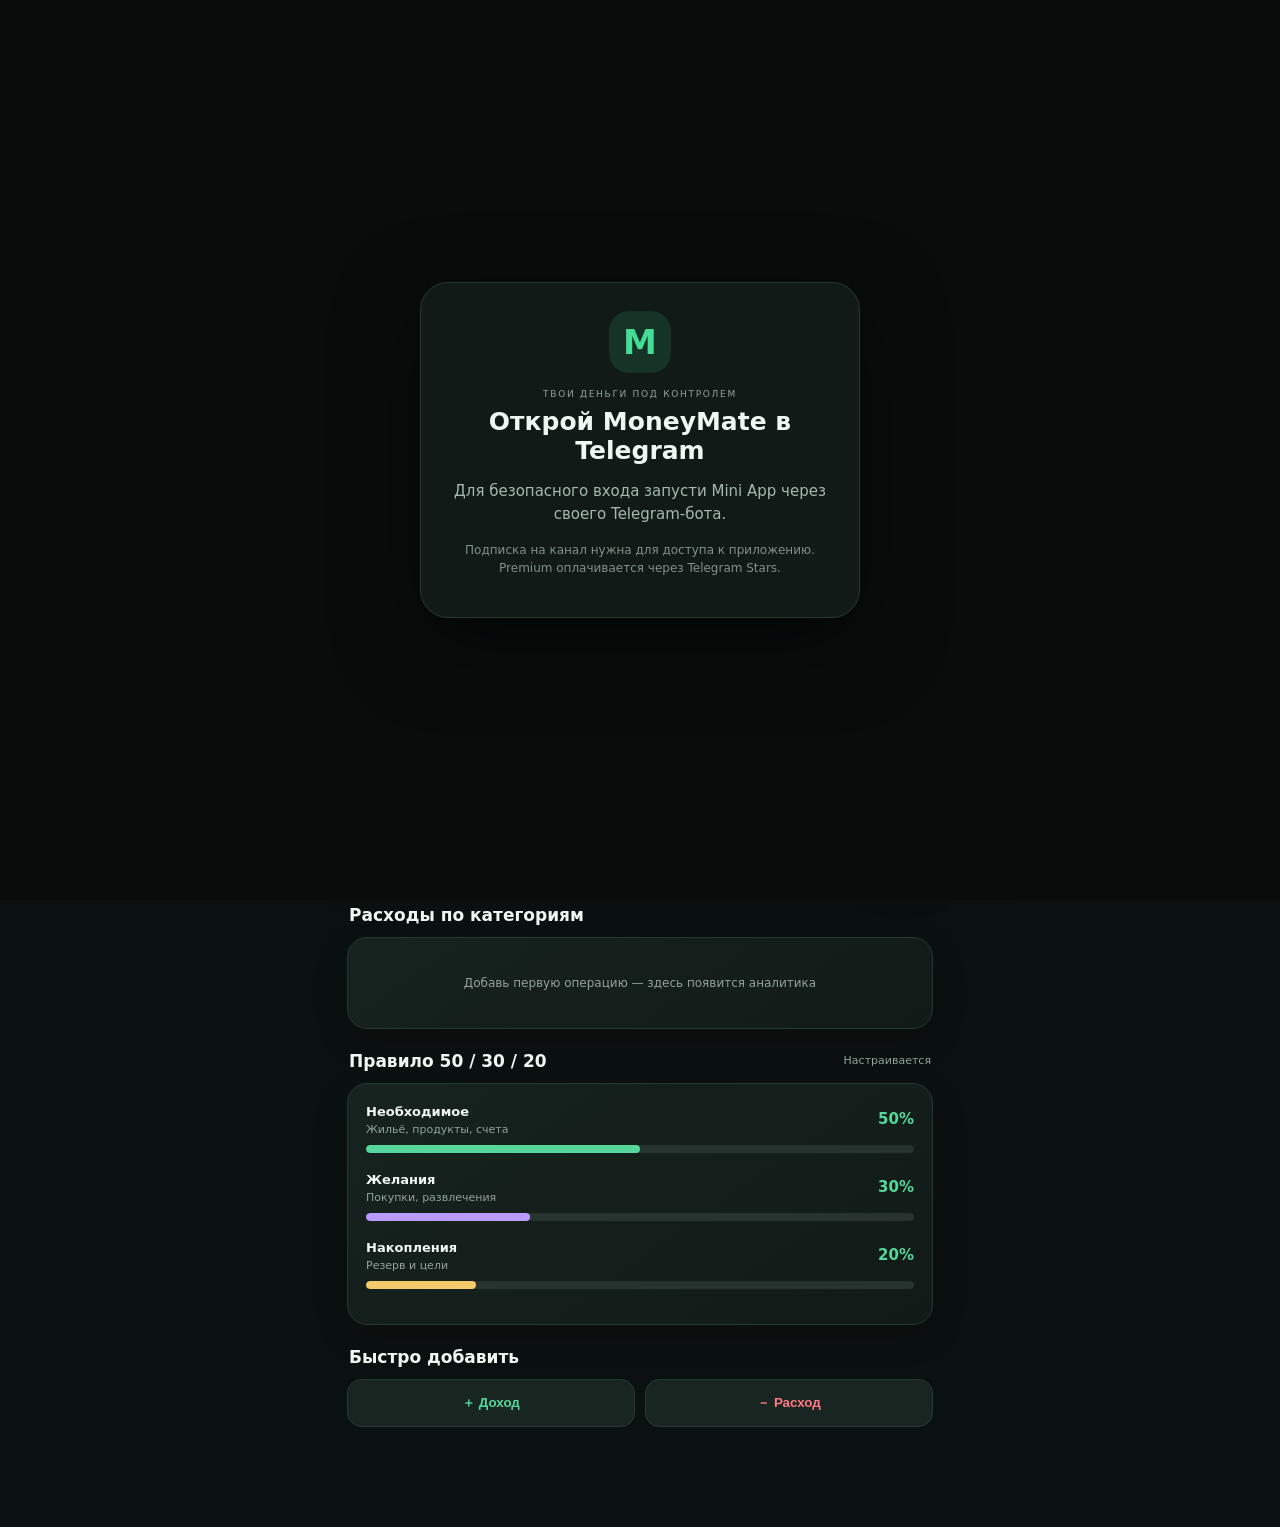
==== commit b60e178c: "Add files via upload" ====
--- a/static/index.html
+++ b/static/index.html
@@ -1,33 +1,7 @@
 <!doctype html>
-<html lang="ru"><head><meta charset="utf-8"><meta name="viewport" content="width=device-width,initial-scale=1,viewport-fit=cover"><meta name="theme-color" content="#0b1110"><title>MoneyMate</title><link rel="stylesheet" href="/static/style.css?v=6.1"></head>
-<body>
-<div id="authScreen" class="auth-screen">
-  <div class="auth-card">
-    <div class="auth-brand">Money<span>Mate</span></div>
-    <p class="auth-subtitle">Твои деньги под контролем</p>
-    <div class="auth-switch"><button id="showLogin" class="active">Вход</button><button id="showRegister">Регистрация</button></div>
-    <form id="loginForm" class="auth-form">
-      <label>Логин<input id="loginName" autocomplete="username" minlength="3" maxlength="24" required placeholder="Твой логин"></label>
-      <label>Пароль<input id="loginPassword" type="password" autocomplete="current-password" required placeholder="Твой пароль"></label>
-      <button class="primary" type="submit">Войти</button>
-    </form>
-    <form id="registerForm" class="auth-form hidden">
-      <label>Имя пользователя<input id="registerDisplayName" maxlength="40" required placeholder="Как к тебе обращаться"></label>
-      <label>Логин<input id="registerLogin" minlength="3" maxlength="24" pattern="[A-Za-z0-9_.-]+" required placeholder="Латиница, цифры, _ . -"></label>
-      <label>Пароль<input id="registerPassword" type="password" minlength="6" maxlength="128" autocomplete="new-password" required placeholder="Минимум 6 символов"></label>
-      <button class="primary" type="submit">Создать аккаунт</button>
-    </form>
-    <p id="authError" class="auth-error"></p>
-    <small>Аккаунт и финансовые данные сохраняются на сервере.</small>
-  </div>
-</div>
-<div class="app locked">
-<header><div><div class="eyebrow">ТВОИ ДЕНЬГИ ПОД КОНТРОЛЕМ</div><h1>Money<span>Mate</span></h1></div><button class="avatar profile-trigger" id="profileTrigger" aria-label="Открыть профиль">👤</button>
-<div class="profile-menu hidden" id="profileMenu">
-  <button id="openProfile">👤 Профиль</button>
-  <button id="openPreferences">⚙️ Настройки</button>
-  <button id="logoutButton">↪ Выйти</button>
-</div></header>
+<html lang="ru"><head><meta charset="utf-8"><meta name="viewport" content="width=device-width,initial-scale=1,viewport-fit=cover"><meta name="theme-color" content="#0b1110"><title>MoneyMate</title><link rel="stylesheet" href="/static/style.css"></head>
+<body><div class="app">
+<header><div><div class="eyebrow">ТВОИ ДЕНЬГИ ПОД КОНТРОЛЕМ</div><h1>Money<span>Mate</span></h1></div><div class="avatar">MM</div></header>
 <div id="notice" class="notice hidden"></div>
 <section class="hero card"><div class="muted">Общий баланс за месяц</div><div id="balance" class="balance">0 ₽</div><div class="stats"><div><span class="dot green"></span><small>Доходы</small><b id="income">0 ₽</b></div><div><span class="dot red"></span><small>Расходы</small><b id="expense">0 ₽</b></div></div></section>
 <nav class="tabs pill-nav" aria-label="Основное меню">
@@ -42,7 +16,7 @@
 <button class="tab" data-tab="assistant"><span class="nav-ico">✦</span><span>ИИ-помощник</span></button>
 </nav>
 <main>
-<section id="home" class="panel active"><div class="welcome-card"><div class="welcome-mark">M</div><div><div class="welcome-kicker">ЛИЧНЫЙ КАБИНЕТ</div><h2 id="welcomeGreeting">Здравствуйте!</h2><p>Рады видеть тебя снова в MoneyMate 💚</p></div></div><div class="section-kicker">ФИНАНСОВАЯ СВОДКА</div>
+<section id="home" class="panel active"><div class="section-kicker">ФИНАНСОВАЯ СВОДКА</div>
 <div class="card" style="margin:12px 0 18px;padding:16px"><div class="section-head" style="margin:0"><div><b>MoneyMate Premium</b><p class="muted" id="premiumStatus" style="margin:5px 0 0">Расширенные возможности за 179 ⭐ / месяц</p></div><span style="font-size:24px">✦</span></div><button class="primary" id="premiumBuyHome" style="width:100%;margin-top:12px">Подключить Premium · 179 ⭐</button></div>
 <div class="health-card card"><div class="health-top"><div><div class="muted">Финансовое здоровье</div><div class="health-score"><b id="healthScore">1</b><span>/ 100</span><em id="healthLabel">Нужно больше данных</em></div></div><div class="health-ring" id="healthRing"><span>♥</span></div></div><div class="track"><i id="healthBar" style="width:1%"></i></div><div id="healthHint" class="muted health-hint">Добавь доходы и расходы, чтобы получить оценку.</div><div class="health-parts" id="healthParts"></div></div>
 <div class="section-head"><h2>Расходы по категориям</h2><span id="monthLabel" class="muted"></span></div><div class="card"><div id="categoryChart" class="bars empty">Добавь первую операцию — здесь появится аналитика</div></div>
@@ -65,33 +39,4 @@
 <div id="contributeModal" class="modal hidden"><form id="contributeForm" class="sheet"><div class="sheet-top"><h2>Пополнить цель</h2><button type="button" class="close" data-close="contributeModal">×</button></div><input id="contributeId" type="hidden"><label>Сумма<input id="contributeAmount" type="number" min="0.01" step="0.01" required></label><button class="primary" type="submit">Добавить накопление</button></form></div>
 </div>
 <div id="accessGate" class="access-gate"><div class="access-card"><div class="access-logo">M</div><div class="eyebrow">ТВОИ ДЕНЬГИ ПОД КОНТРОЛЕМ</div><h2 id="gateTitle">Добро пожаловать в MoneyMate</h2><p id="gateText">Проверяем доступ…</p><div id="gateActions"></div><p class="access-small">Подписка на канал нужна для доступа к приложению. Premium оплачивается через Telegram Stars.</p></div></div>
-<script src="https://telegram.org/js/telegram-web-app.js"></script><script src="/static/app.js?v=6.1"></script> 
-<div class="modal hidden" id="profileModal"><div class="sheet">
-  <div class="sheet-top"><h2>Мой профиль</h2><button class="close" data-close="profileModal">×</button></div>
-  <form id="profileForm" class="form">
-    <label>Имя<input id="profileName" maxlength="40" required></label>
-    <label>Логин<input id="profileLogin" disabled></label>
-    <div><label>Аватар</label><div id="avatarChoices" class="avatar-choices"></div></div>
-    <button class="primary" type="submit">Сохранить профиль</button>
-  </form>
-  <div class="divider-line"></div>
-  <h3>Изменить пароль</h3>
-  <form id="passwordForm" class="form">
-    <label>Текущий пароль<input id="currentPassword" type="password" required></label>
-    <label>Новый пароль<input id="newPassword" type="password" minlength="6" required></label>
-    <button class="primary" type="submit">Изменить пароль</button>
-  </form>
-</div></div>
-<div class="modal hidden" id="preferencesModal"><div class="sheet">
-  <div class="sheet-top"><h2>Настройки</h2><button class="close" data-close="preferencesModal">×</button></div>
-  <h3>Оформление</h3><p class="muted">Выбери тему MoneyMate</p>
-  <div id="themeChoices" class="theme-choices">
-    <button data-theme="green"><i class="theme-dot green-dot"></i>Зелёная</button>
-    <button data-theme="dark"><i class="theme-dot dark-dot"></i>Тёмная</button>
-    <button data-theme="white"><i class="theme-dot white-dot"></i>Белая</button>
-    <button data-theme="gold"><i class="theme-dot gold-dot"></i>Золотая</button>
-    <button data-theme="red-dark"><i class="theme-dot red-dot"></i>Красно-тёмная</button>
-    <button data-theme="mono"><i class="theme-dot mono-dot"></i>Чёрно-белая</button>
-  </div>
-</div></div>
-</body></html>+<script src="https://telegram.org/js/telegram-web-app.js"></script><script src="/static/app.js"></script></body></html>
--- a/static/style.css
+++ b/static/style.css
@@ -101,65 +101,3 @@
 
 /* Membership and Premium access gate */
 .access-gate{position:fixed;inset:0;z-index:9999;background:#080d0c;color:#eef7f1;display:flex;align-items:center;justify-content:center;padding:24px;overflow:auto}.access-gate.hidden{display:none}.access-card{width:min(100%,440px);background:#111a17;border:1px solid #263a31;border-radius:28px;padding:28px 22px;text-align:center;box-shadow:0 24px 80px #0009}.access-logo{width:62px;height:62px;margin:0 auto 16px;border-radius:20px;background:#153326;color:#45dc95;display:grid;place-items:center;font-size:34px;font-weight:900}.access-card h2{font-size:25px;margin:8px 0}.access-card p{color:#a7b9af;line-height:1.5}.access-card .primary{width:100%;margin-top:12px}.access-card .secondary{width:100%;margin-top:10px;background:#1c2923;color:#dff7e9;border:1px solid #30483b;border-radius:14px;padding:14px;font-weight:700}.access-small{font-size:12px;color:#7f9388!important;margin-top:16px}
-
-
-/* MoneyMate 6.0 account welcome */
-.welcome-card{display:flex;align-items:center;gap:14px;padding:17px 18px;margin:4px 0 18px;border:1px solid rgba(85,214,154,.22);border-radius:22px;background:linear-gradient(135deg,rgba(85,214,154,.12),rgba(17,28,25,.92));box-shadow:0 10px 30px rgba(0,0,0,.12)}
-.welcome-mark{width:48px;height:48px;flex:0 0 48px;display:grid;place-items:center;border-radius:16px;background:#55d69a;color:#08120e;font-size:25px;font-weight:900}
-.welcome-kicker{font-size:10px;letter-spacing:1.5px;color:#70d6a5;font-weight:800;margin-bottom:4px}
-.welcome-card h2{font-size:20px;line-height:1.2;margin:0 0 5px;color:#f2fff8}
-.welcome-card p{font-size:12px;color:#9aada4;margin:0}
-
-
-/* MoneyMate 6.1 — local accounts, profile and six themes */
-body:not(.authenticated) .app{display:none}
-.auth-screen{position:fixed;inset:0;z-index:50;display:grid;place-items:center;padding:20px;background:radial-gradient(ellipse at 50% 0%,#1b4935 0,transparent 48%),#08100d}
-.auth-screen.hidden{display:none}
-.auth-card{width:min(100%,430px);padding:26px;border-radius:26px;border:1px solid #294638;background:#111c17;box-shadow:0 25px 80px #0009}
-.auth-brand{font-size:30px;font-weight:900;letter-spacing:-1px}.auth-brand span{color:#55d69a}
-.auth-subtitle{margin:5px 0 22px;color:#91a59a;font-size:13px}
-.auth-switch{display:grid;grid-template-columns:1fr 1fr;gap:6px;padding:5px;border-radius:14px;background:#0a130e;margin-bottom:18px}
-.auth-switch button{border:0;border-radius:10px;padding:11px;background:transparent;color:#91a59a;font-weight:700}
-.auth-switch button.active{background:#244333;color:#a8f2c9}
-.auth-form{display:grid;gap:14px}.auth-form label{color:#a6b9ad}
-.auth-form .primary{width:100%;margin-top:4px}
-.auth-error{min-height:18px;color:#ff858c;font-size:12px;margin:10px 0}
-.auth-card>small{display:block;text-align:center;line-height:1.5}
-.profile-trigger{border:1px solid #315546;cursor:pointer;font-size:22px}
-header{position:relative}
-.profile-menu{position:absolute;right:0;top:56px;z-index:10;width:190px;padding:7px;border:1px solid var(--line);border-radius:16px;background:var(--panel);box-shadow:0 16px 40px #0007}
-.profile-menu button{width:100%;border:0;border-radius:10px;padding:12px;text-align:left;background:transparent;color:var(--text);font-weight:650}
-.profile-menu button:hover{background:var(--panel2)}
-.profile-menu #logoutButton{color:var(--red)}
-.avatar-choices{display:grid;grid-template-columns:repeat(6,1fr);gap:8px;margin-top:9px}
-.avatar-choice{border:1px solid var(--line);background:var(--panel2);border-radius:12px;padding:9px;font-size:23px}
-.avatar-choice.selected{border-color:var(--green);box-shadow:0 0 0 2px color-mix(in srgb,var(--green) 25%,transparent)}
-.divider-line{height:1px;background:var(--line);margin:4px 0}
-.theme-choices{display:grid;grid-template-columns:1fr 1fr;gap:9px}
-.theme-choices button{display:flex;align-items:center;gap:10px;padding:12px;border:1px solid var(--line);border-radius:13px;background:var(--panel2);color:var(--text);font-weight:650}
-.theme-dot{width:20px;height:20px;border-radius:50%;border:1px solid #ffffff44}
-.green-dot{background:#55d69a}.dark-dot{background:#202b35}.white-dot{background:#f7f7f7}.gold-dot{background:#d6ae50}.red-dot{background:#812d36}.mono-dot{background:linear-gradient(90deg,#000 50%,#fff 50%)}
-
-/* Theme palettes */
-:root[data-theme="green"]{--bg:#0b1110;--panel:#131d1a;--panel2:#192521;--line:#263832;--text:#f0f6f2;--muted:#91a59a;--green:#55d69a;--red:#ff7b83;--gold:#f3c96b;color-scheme:dark}
-:root[data-theme="dark"]{--bg:#090b10;--panel:#141821;--panel2:#1c2330;--line:#30394a;--text:#eef1f7;--muted:#9aa4b5;--green:#8ea8ff;--red:#ff7b83;--gold:#c5a8ff;color-scheme:dark}
-:root[data-theme="white"]{--bg:#f2f4f7;--panel:#ffffff;--panel2:#e9edf2;--line:#d6dce5;--text:#18212b;--muted:#657181;--green:#16865b;--red:#c83e4d;--gold:#a97813;color-scheme:light}
-:root[data-theme="gold"]{--bg:#17130b;--panel:#211b10;--panel2:#2b2415;--line:#554426;--text:#fff4d8;--muted:#c2ad80;--green:#e2bd62;--red:#e47c72;--gold:#f0ca70;color-scheme:dark}
-:root[data-theme="red-dark"]{--bg:#130b0d;--panel:#211316;--panel2:#301a1f;--line:#563038;--text:#fff0f1;--muted:#c39da2;--green:#e66b78;--red:#ff6575;--gold:#e5b0a0;color-scheme:dark}
-:root[data-theme="mono"]{--bg:#090909;--panel:#171717;--panel2:#242424;--line:#444;--text:#f7f7f7;--muted:#aaa;--green:#f0f0f0;--red:#bdbdbd;--gold:#dedede;color-scheme:dark}
-:root[data-theme="white"] body{background:radial-gradient(ellipse at 85% 0%,#dce8e2 0,transparent 38%),var(--bg)}
-:root[data-theme="white"] .card,:root[data-theme="white"] .sheet{background:#fff}
-:root[data-theme="white"] input,:root[data-theme="white"] select{background:#f8fafc;color:#18212b}
-:root[data-theme="white"] .tabs,:root[data-theme="white"] .pill-nav{background:#e7ecf1}
-:root[data-theme="white"] .tab.active{background:#d5eee3;color:#126b49}
-:root[data-theme="white"] .auth-screen{background:radial-gradient(ellipse at 50% 0%,#d8eee3 0,transparent 48%),#edf1f5}
-:root[data-theme="white"] .auth-card{background:#fff;border-color:#d6dce5}
-:root[data-theme="white"] .auth-brand span{color:#16865b}
-:root[data-theme="white"] .auth-switch{background:#edf1f5}
-:root[data-theme="white"] .auth-switch button.active{background:#d5eee3;color:#126b49}
-:root[data-theme="white"] .profile-menu{box-shadow:0 16px 40px #0002}
-:root[data-theme="dark"] body,:root[data-theme="gold"] body,:root[data-theme="red-dark"] body,:root[data-theme="mono"] body{background:var(--bg)}
-:root[data-theme="dark"] .card,:root[data-theme="gold"] .card,:root[data-theme="red-dark"] .card,:root[data-theme="mono"] .card{background:var(--panel)}
-:root[data-theme="gold"] .primary,:root[data-theme="red-dark"] .primary,:root[data-theme="mono"] .primary{background:var(--green);color:#17130b}
-:root[data-theme="mono"] .primary{color:#080808}
-:root[data-theme="white"] .health-card{background:#fff}
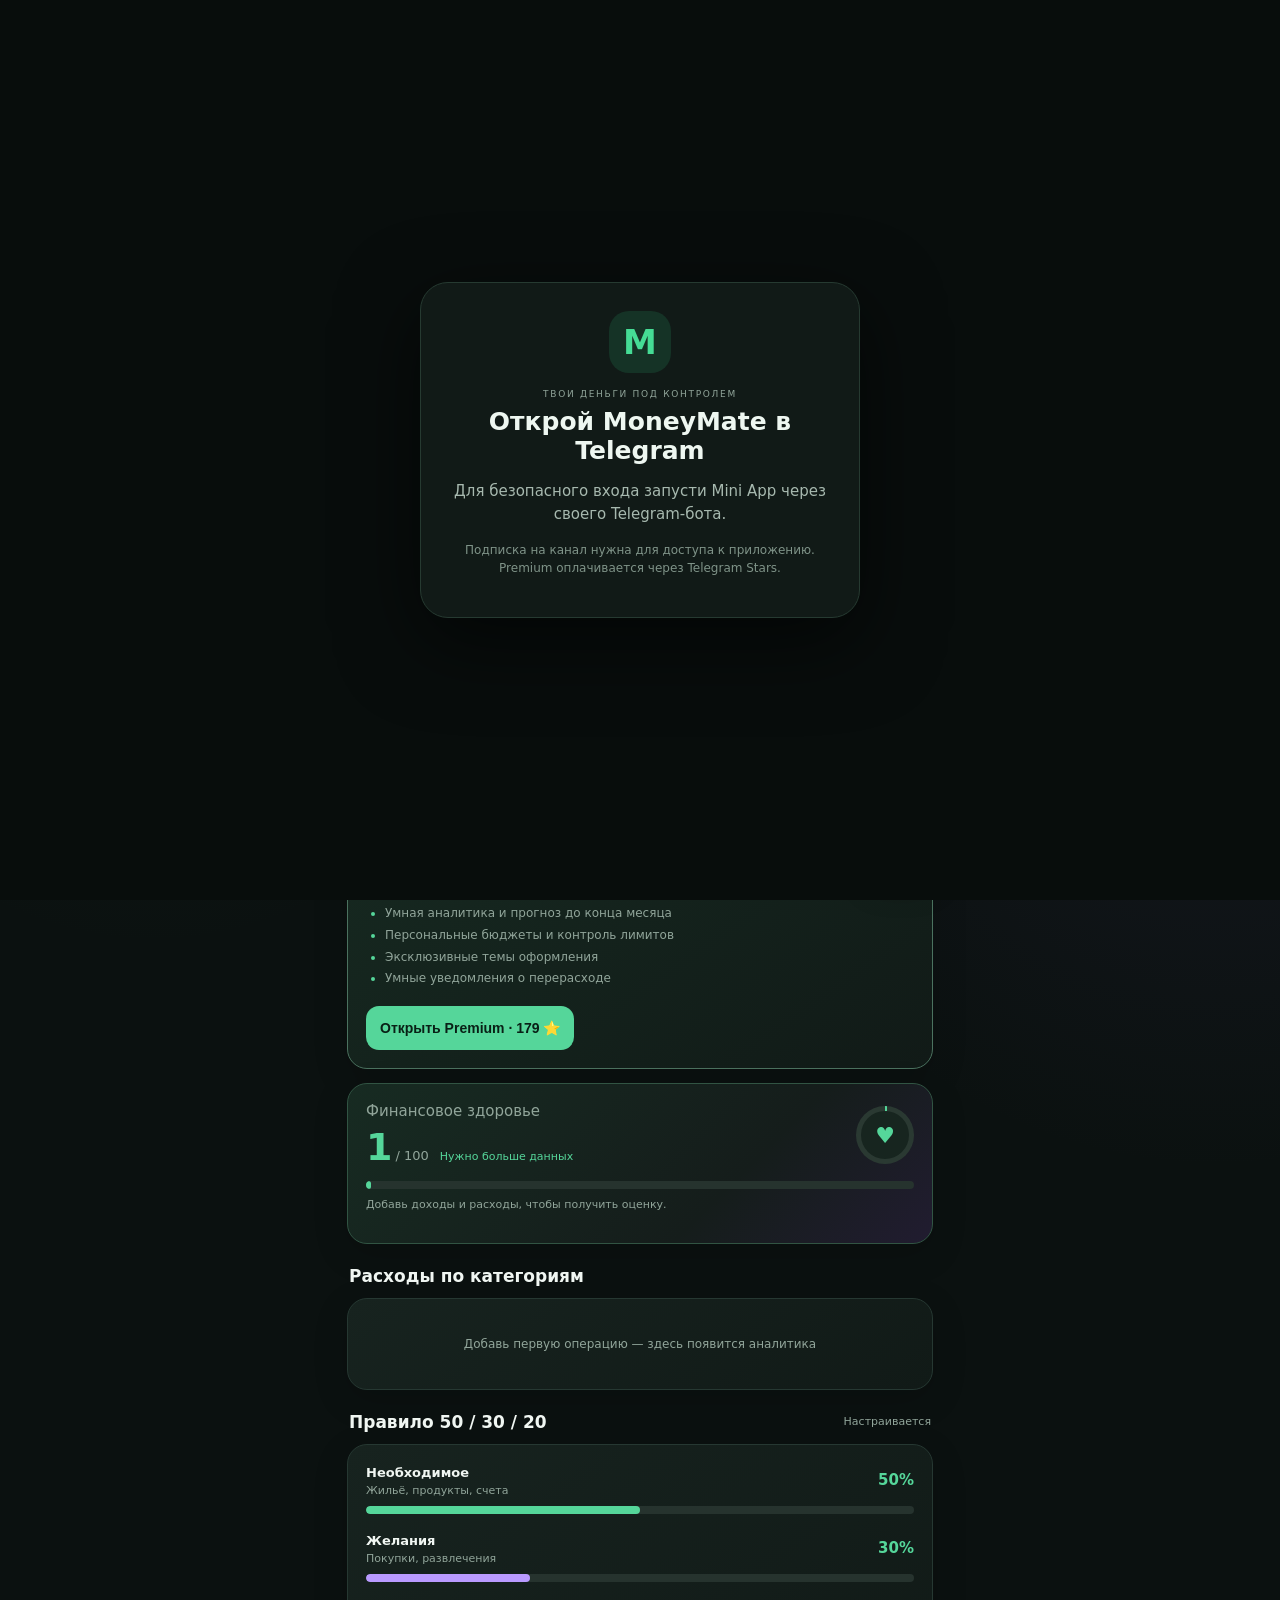
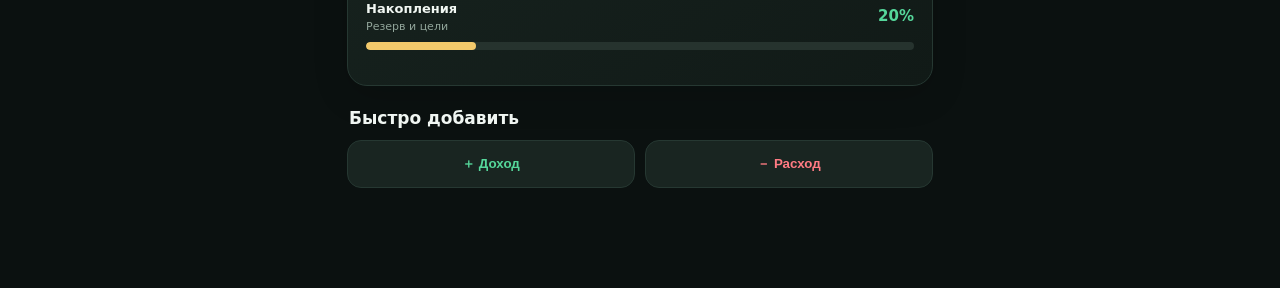
==== commit 5475a3fa: "Add files via upload" ====
--- a/static/index.html
+++ b/static/index.html
@@ -18,6 +18,18 @@
 <main>
 <section id="home" class="panel active"><div class="section-kicker">ФИНАНСОВАЯ СВОДКА</div>
 <div class="card" style="margin:12px 0 18px;padding:16px"><div class="section-head" style="margin:0"><div><b>MoneyMate Premium</b><p class="muted" id="premiumStatus" style="margin:5px 0 0">Расширенные возможности за 179 ⭐ / месяц</p></div><span style="font-size:24px">✦</span></div><button class="primary" id="premiumBuyHome" style="width:100%;margin-top:12px">Подключить Premium · 179 ⭐</button></div>
+<div id="premiumDashboard" class="premium-dashboard card">
+  <div class="section-head"><div><div class="section-kicker">PREMIUM · SMART MONEY</div><h2>Умная аналитика и прогноз</h2></div><span class="premium-star">✦</span></div>
+  <div id="premiumLocked" class="premium-locked"><p>Premium превращает MoneyMate в персонального финансового помощника:</p><ul class="premium-benefits"><li>Личный финансовый помощник</li><li>Неограниченные кошельки и цели</li><li>Умная аналитика и прогноз до конца месяца</li><li>Персональные бюджеты и контроль лимитов</li><li>Эксклюзивные темы оформления</li><li>Умные уведомления о перерасходе</li></ul><button class="primary" id="premiumUnlock">Открыть Premium · 179 ⭐</button></div>
+  <div id="premiumContent" class="hidden">
+    <div class="forecast-grid"><div><small>Прогноз расходов</small><b id="forecastExpense">—</b></div><div><small>Прогноз остатка</small><b id="forecastBalance">—</b></div></div>
+    <div id="premiumAlerts" class="premium-alerts"></div>
+    <div class="section-head"><h3>Топ категорий</h3><span class="muted" id="forecastDays"></span></div>
+    <div id="premiumCategories" class="premium-categories"></div>
+    <div class="theme-controls"><b>Эксклюзивные темы</b><div class="theme-buttons"><button type="button" data-theme="emerald">Emerald</button><button type="button" data-theme="blackgold">Black Gold</button><button type="button" data-theme="purple">Midnight</button><button type="button" data-theme="default">Стандартная</button></div></div>
+    <label class="notify-toggle"><input id="premiumNotifications" type="checkbox" checked> Умные уведомления в приложении</label>
+  </div>
+</div>
 <div class="health-card card"><div class="health-top"><div><div class="muted">Финансовое здоровье</div><div class="health-score"><b id="healthScore">1</b><span>/ 100</span><em id="healthLabel">Нужно больше данных</em></div></div><div class="health-ring" id="healthRing"><span>♥</span></div></div><div class="track"><i id="healthBar" style="width:1%"></i></div><div id="healthHint" class="muted health-hint">Добавь доходы и расходы, чтобы получить оценку.</div><div class="health-parts" id="healthParts"></div></div>
 <div class="section-head"><h2>Расходы по категориям</h2><span id="monthLabel" class="muted"></span></div><div class="card"><div id="categoryChart" class="bars empty">Добавь первую операцию — здесь появится аналитика</div></div>
 <div class="section-head"><h2>Правило 50 / 30 / 20</h2><span class="muted">Настраивается</span></div><div class="card budget"><div class="budget-row"><div><b>Необходимое</b><small>Жильё, продукты, счета</small></div><strong id="needsPct">50%</strong></div><div class="track"><i id="needsBar" style="width:50%"></i></div><div class="budget-row"><div><b>Желания</b><small>Покупки, развлечения</small></div><strong id="wantsPct">30%</strong></div><div class="track"><i id="wantsBar" class="purple" style="width:30%"></i></div><div class="budget-row"><div><b>Накопления</b><small>Резерв и цели</small></div><strong id="savingsPct">20%</strong></div><div class="track"><i id="savingsBar" class="gold" style="width:20%"></i></div></div>
@@ -29,7 +41,7 @@
 <section id="calendar" class="panel"><div class="section-kicker">ПЛАНИРУЙ ДЕНЬГИ</div><div class="section-head"><h2>Финансовый календарь</h2></div><label class="card form">Месяц<input id="calendarMonth" type="month"></label><div id="calendarEvents" class="stack"></div></section>
 <section id="wallets" class="panel"><div class="section-kicker">ТВОИ СЧЕТА</div><div class="section-head"><h2>Кошельки</h2><button class="small-btn" id="addWallet">＋ Добавить</button></div><div id="walletList" class="stack"></div><button class="primary" id="exportData">Экспортировать резервную копию JSON</button><p class="muted">Файл содержит твои финансовые данные. Храни его в безопасном месте.</p></section>
 <section id="limits" class="panel"><div class="section-kicker">КОНТРОЛИРУЙ РАСХОДЫ</div><div class="section-head"><h2>Лимиты на месяц</h2><button class="small-btn" id="addLimit">＋ Лимит</button></div><div id="limitList" class="stack"></div></section>
-<section id="assistant" class="panel"><div class="section-kicker">ТВОЙ ЛИЧНЫЙ ФИНАНСОВЫЙ ПОМОЩНИК</div><div class="section-head"><h2>MoneyMate AI</h2><span class="muted">На основе твоих данных</span></div><div class="card ai-intro"><div class="ai-orb">✦</div><div><b>Спроси о своих финансах</b><p class="muted">Например: «Сколько я могу потратить до конца месяца?» или «Как сократить расходы?»</p></div></div><div id="aiAnswer" class="card ai-answer">Привет! Я помогу разобраться с бюджетом, расходами и накоплениями. Задай вопрос ниже.</div><form id="aiForm" class="card ai-form"><label for="aiQuestion">Твой вопрос</label><textarea id="aiQuestion" rows="3" maxlength="1200" placeholder="Например, как мне накопить 50 000 ₽ за полгода?" required></textarea><button class="primary" type="submit">Получить финансовый разбор ✦</button></form><p class="muted ai-note">Работает без API-ключа и интернета: анализирует данные MoneyMate по встроенным правилам. Это финансовые подсказки, а не профессиональная рекомендация.</p></section>
+<section id="assistant" class="panel"><div class="section-kicker">ТВОЙ ЛИЧНЫЙ ФИНАНСОВЫЙ ПОМОЩНИК</div><div class="section-head"><h2>MoneyMate AI</h2><span class="muted" id="assistantPlanLabel">Функция Premium</span></div><div class="card ai-intro"><div class="ai-orb">✦</div><div><b>Спроси о своих финансах</b><p class="muted">Например: «Сколько я могу потратить до конца месяца?» или «Как сократить расходы?»</p></div></div><div id="aiAnswer" class="card ai-answer">Привет! Я помогу разобраться с бюджетом, расходами и накоплениями. Задай вопрос ниже.</div><form id="aiForm" class="card ai-form"><label for="aiQuestion">Твой вопрос</label><textarea id="aiQuestion" rows="3" maxlength="1200" placeholder="Например, как мне накопить 50 000 ₽ за полгода?" required></textarea><button class="primary" type="submit">Получить финансовый разбор ✦</button></form><p class="muted ai-note">Работает без API-ключа и интернета: анализирует данные MoneyMate по встроенным правилам. Это финансовые подсказки, а не профессиональная рекомендация.</p></section>
 <section id="settings" class="panel"><div class="section-kicker">ПРАВИЛА ТВОЕГО БЮДЖЕТА</div><div class="section-head"><h2>Настройки бюджета</h2></div><form id="settingsForm" class="card form"><label>Валюта<input id="currency" value="RUB · Российский рубль" disabled></label><label>Необходимое, %<input id="needs" type="number" min="0" max="100" value="50"></label><label>Желания, %<input id="wants" type="number" min="0" max="100" value="30"></label><label>Накопления, %<input id="savings" type="number" min="0" max="100" value="20"></label><p class="muted" id="percentHint">Сумма должна быть равна 100%.</p><button class="primary" type="submit">Сохранить бюджет</button></form></section>
 </main>
 <button class="fab" id="addFab" aria-label="Добавить операцию">＋</button>
--- a/static/style.css
+++ b/static/style.css
@@ -101,3 +101,38 @@
 
 /* Membership and Premium access gate */
 .access-gate{position:fixed;inset:0;z-index:9999;background:#080d0c;color:#eef7f1;display:flex;align-items:center;justify-content:center;padding:24px;overflow:auto}.access-gate.hidden{display:none}.access-card{width:min(100%,440px);background:#111a17;border:1px solid #263a31;border-radius:28px;padding:28px 22px;text-align:center;box-shadow:0 24px 80px #0009}.access-logo{width:62px;height:62px;margin:0 auto 16px;border-radius:20px;background:#153326;color:#45dc95;display:grid;place-items:center;font-size:34px;font-weight:900}.access-card h2{font-size:25px;margin:8px 0}.access-card p{color:#a7b9af;line-height:1.5}.access-card .primary{width:100%;margin-top:12px}.access-card .secondary{width:100%;margin-top:10px;background:#1c2923;color:#dff7e9;border:1px solid #30483b;border-radius:14px;padding:14px;font-weight:700}.access-small{font-size:12px;color:#7f9388!important;margin-top:16px}
+
+/* Premium dashboard */
+.premium-dashboard{border-color:#4b725f;background:linear-gradient(145deg,#172b22,#111a17)}
+.premium-star{font-size:24px;color:var(--gold)}
+.premium-locked p{font-size:13px;line-height:1.55;color:var(--muted)}
+.forecast-grid{display:grid;grid-template-columns:1fr 1fr;gap:9px;margin:14px 0}
+.forecast-grid>div{background:var(--panel2);border:1px solid var(--line);border-radius:14px;padding:13px}
+.forecast-grid small{display:block;font-size:10px;margin-bottom:7px}
+.forecast-grid b{font-size:18px;letter-spacing:-.4px}
+.premium-alerts{display:grid;gap:8px;margin:12px 0}
+.premium-alert{padding:11px 12px;border:1px solid var(--line);border-radius:13px;background:var(--panel2)}
+.premium-alert b,.premium-alert small{display:block}
+.premium-alert b{font-size:12px;margin-bottom:4px}
+.premium-alert small{font-size:11px;line-height:1.4}
+.premium-alert.warning{border-color:#806b3d}
+.premium-alert.danger{border-color:#80464a}
+.premium-alert.info{border-color:#3d6557}
+.premium-categories{display:grid;gap:7px}
+.premium-category{display:flex;justify-content:space-between;gap:12px;padding:9px 11px;border-radius:11px;background:var(--panel2);font-size:12px}
+.premium-category b{white-space:nowrap}
+.theme-controls{margin-top:18px;padding-top:14px;border-top:1px solid var(--line)}
+.theme-controls>b{font-size:12px}
+.theme-buttons{display:flex;flex-wrap:wrap;gap:7px;margin-top:9px}
+.theme-buttons button{border:1px solid var(--line);border-radius:999px;padding:8px 11px;background:var(--panel2);color:var(--text);font-size:11px}
+.theme-buttons button.selected{border-color:var(--green);color:var(--green)}
+.notify-toggle{display:flex;align-items:center;gap:9px;margin-top:14px;font-size:12px;color:var(--muted)}
+.notify-toggle input{accent-color:var(--green);width:17px;height:17px}
+:root[data-theme="emerald"]{--bg:#07150f;--panel:#10271c;--panel2:#183628;--line:#28543d;--text:#effff4;--muted:#91b6a0;--green:#62e6a1}
+:root[data-theme="blackgold"]{--bg:#100e0a;--panel:#201b12;--panel2:#2d2618;--line:#59472a;--text:#fff8e9;--muted:#b8a987;--green:#e7bd62;--gold:#f4d27c}
+:root[data-theme="purple"]{--bg:#100d1b;--panel:#1d1830;--panel2:#292141;--line:#443663;--text:#f6f1ff;--muted:#a99cc9;--green:#bd9cff;--purple:#d0b4ff}
+:root[data-theme="emerald"] body,:root[data-theme="blackgold"] body,:root[data-theme="purple"] body{background:radial-gradient(ellipse at 85% 0%,color-mix(in srgb,var(--green) 18%,transparent) 0,transparent 38%),var(--bg)}
+@media(max-width:430px){.forecast-grid b{font-size:15px}.theme-buttons button{font-size:10px;padding:8px 9px}}
+
+.premium-benefits{padding-left:19px;margin:10px 0 16px;color:var(--muted);font-size:12px;line-height:1.8}
+.premium-benefits li::marker{color:var(--green)}
